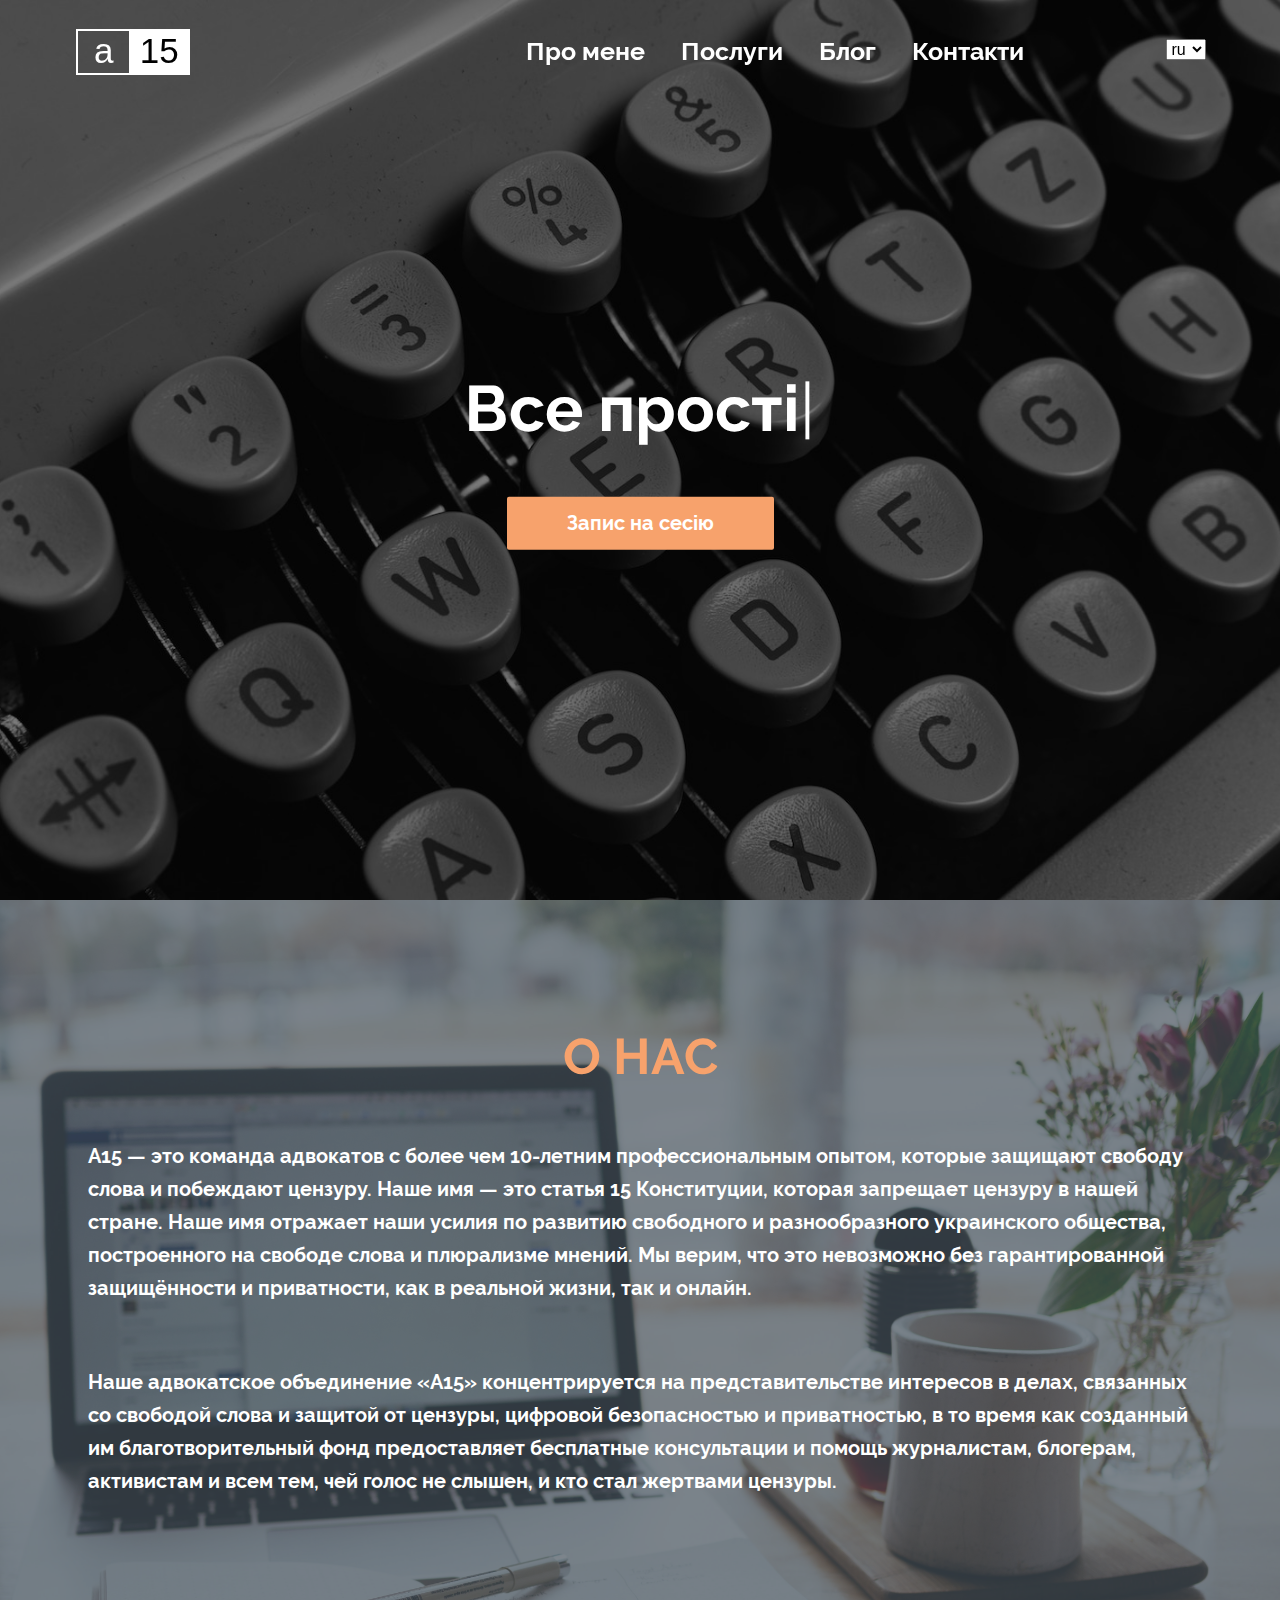
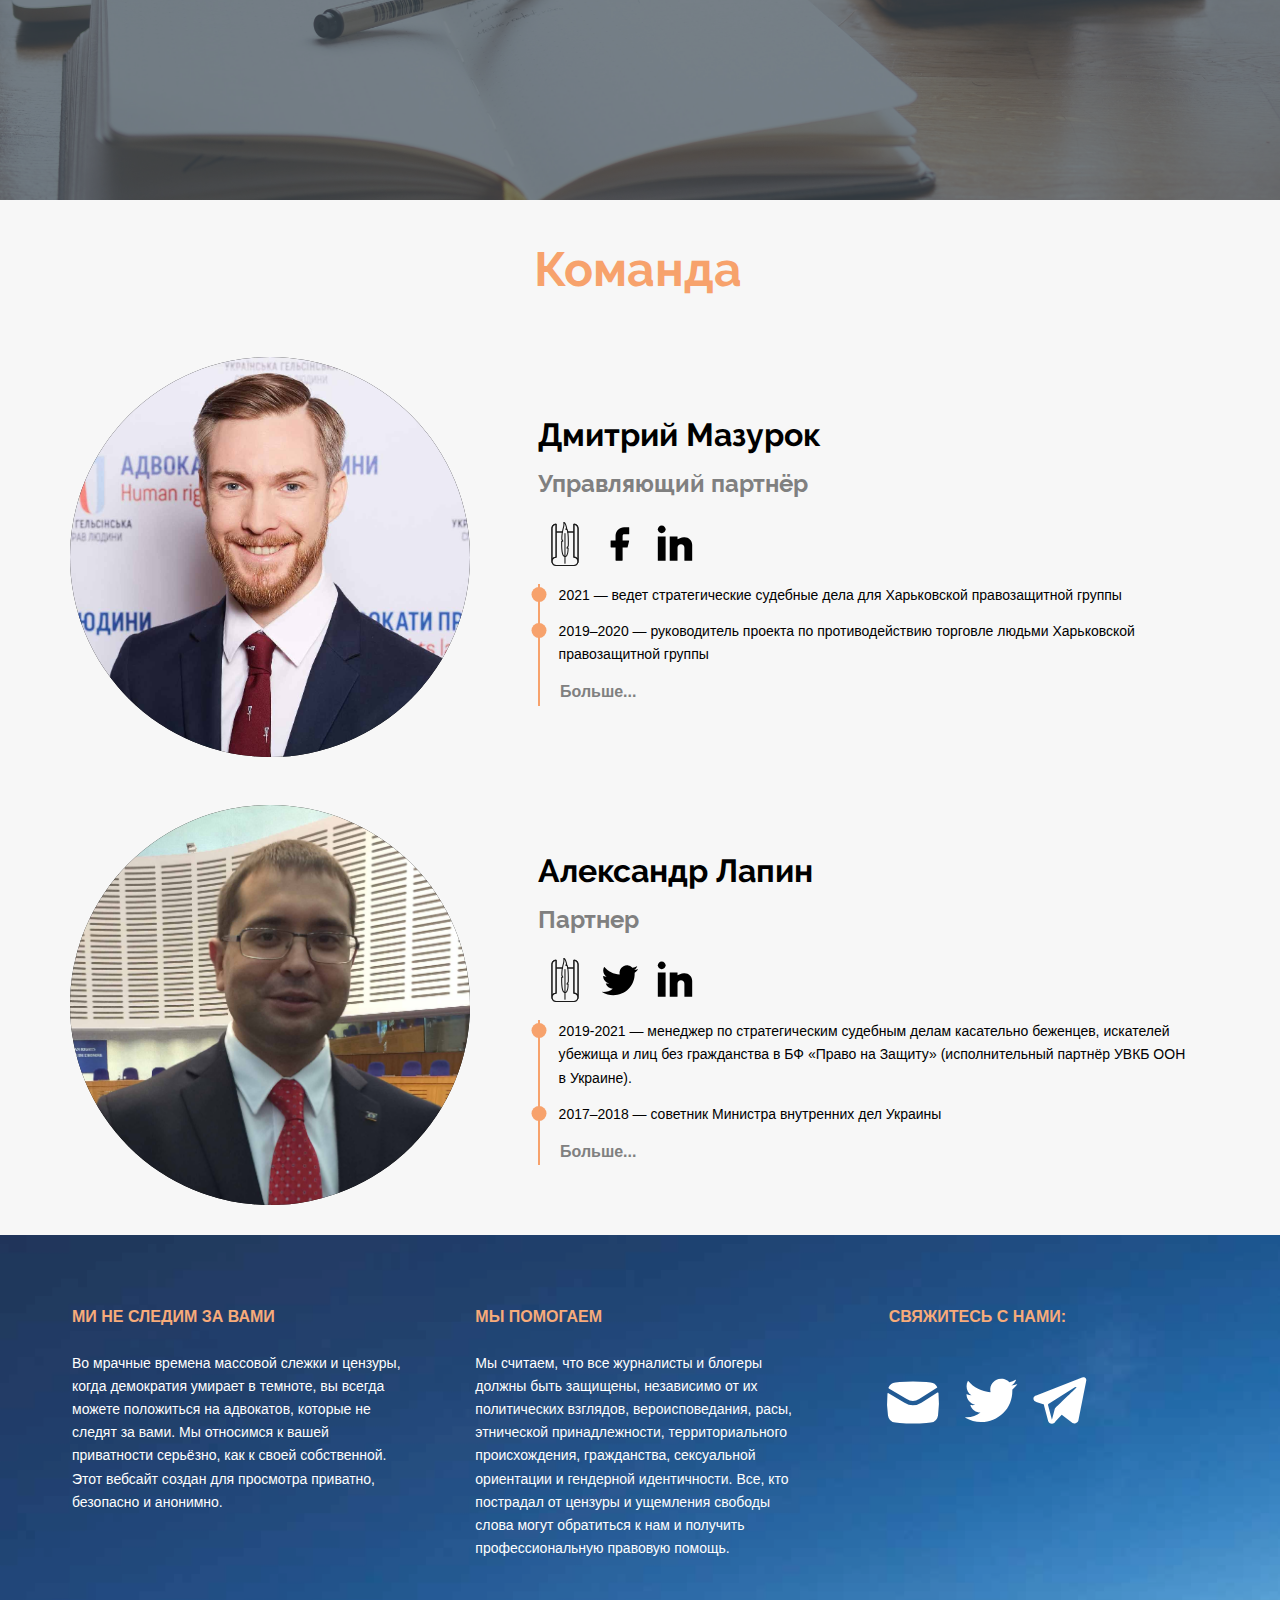
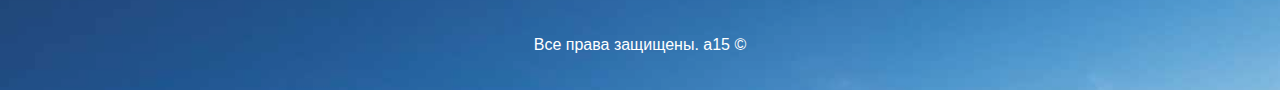
==== ua/index.html @ e8b09e23 "Add files via upload" ====
<!DOCTYPE html>
<html lang="ru">

<head>

    <meta charset="utf-8">

    <title>CoachPartner</title>
<!--    <meta name="description" content="">-->

<!--    <meta name="viewport" content="width=device-width, initial-scale=1, maximum-scale=1">-->
<!--    <link rel="shortcut icon" href="img/favicon.ico" type="image/x-icon">-->

<!--    <meta property=”og:title” content=”A15”/>-->
<!--    <meta property=”og:url” content=”https://a15.org.ua”/>-->
<!--    <meta property=”og:description” content=”Ви інформуєте, ми — захищаємо.”/>-->
<!--    <meta property=”og:image” content=”img/media-logo.png”/>-->
<!--    <meta property=”og:type” content=”article”/>-->
<!--    &lt;!&ndash;twitter&ndash;&gt;-->
<!--    <meta property=”twitter:title” content=”A15”/>-->
<!--    <meta property=”twitter:url” content=”https://a15.org.ua”/>-->
<!--    <meta property=”twitter:description” content=”Ви інформуєте, ми — захищаємо.”/>-->
<!--    <meta property=”twitter:image” content=”img/media-logo.png”/>-->


</head>

<body>
<!--scroll to Top button-->
<div id="scrollTop" class="scrollTop" onclick="scrollUp()" style="display: none">вверх</div>

<link rel="stylesheet" href="css/main.min.css">
<link rel="stylesheet" href="css/burger/burger.css">

<!--nav-->
<nav class="navbar" id="navbar">
    <div class="navigation grid">
        <div class="logo"><a href="#"><span class="logo-a">a</span><span class="logo-15">15</span></a></div>
        <div class="menu">
            <a href="#about">Про мене</a>
            <a href="#team">Послуги</a>
            <a href="https://" target="_blank">Блог</a>
            <a href="#contacts">Контакти</a>
        </div>
        <!-- language switcher -->
        <div class="lang-menu">
            <!--            <label class="lang_label" for="languages">Мова:</label>-->
            <select id="languages" name="languages" onChange="window.location.href=this.value">
                <option value="../">ua</option>
                <option value="/" selected>ru</option>
            </select>
        </div>
        <!-- hamburger menu-->
        <div class="hamburger-menu">
            <input id="menu__toggle" type="checkbox"/>
            <label class="menu__btn" for="menu__toggle">
                <span></span>
            </label>
            <ul class="menu__box">
                <li><a class="menu__item" href="#about">Про мене</a></li>
                <li><a class="menu__item" href="#team">Послуги</a></li>
                <li><a class="menu__item" href="https://" target="_blank">Блог</a></li>
                <li><a class="menu__item" href="#contacts">Контакти</a></li>
            </ul>
        </div>
    </div>
</nav>

<!--./nav-->
<header class="main-header grid">
    <div class="header-content">
        <p><span class="header-h1">Все простіше, ніж здається!</span><span class="blinking-cursor">|</span></p>
        <a href="#about">
            <div class="orange-button">Запис на сесію</div>
        </a>
    </div>
</header>
<!--section about-->
<section class="about" id="about">
    <img src="img/media-logo.png" alt="" style="width: 0; height: 0;">
    <div class="container">
        <h2>О НАС</h2>
        <p>А15 &mdash; это команда адвокатов с более чем 10-летним профессиональным опытом, которые защищают свободу
            слова и побеждают цензуру. Наше имя — это статья 15 Конституции, которая запрещает цензуру в нашей стране.
            Наше имя отражает наши усилия по развитию свободного и разнообразного украинского общества, построенного на
            свободе слова и плюрализме мнений. Мы верим, что это невозможно без гарантированной защищённости и
            приватности, как в реальной жизни, так и онлайн.</p>
        <p>Наше адвокатское объединение «А15» концентрируется на представительстве интересов в делах, связанных со
            свободой слова и защитой от цензуры, цифровой безопасностью и приватностью, в то время как созданный им
            благотворительный фонд предоставляет бесплатные консультации и помощь журналистам, блогерам, активистам и
            всем тем, чей голос не слышен, и кто стал жертвами цензуры.</p>
    </div>
</section>
<!--./section about-->

<section class="team" id="team">
    <div class="container grid">
        <h3 class="team__title">Команда</h3>
        <div class="team__picture dmytro"><a href="https://erau.unba.org.ua/profile/34810" target="_blank"><img
                src="img/Dmytro.jpg" alt=""></a></div>
        <div class="team__description">
            <h3>Дмитрий Мазурок</h3>
            <h5>Управляющий партнёр</h5>
            <div class="team__social grid">
                <a href="https://erau.unba.org.ua/profile/34810" target="_blank"><img src="img/erau.svg" alt=""
                                                                                      class='team__social-unba'></a>
                <a href="https://www.facebook.com/dmytro.mazurok" target="_blank"><img src="img/Facebook.svg"
                                                                                       class='team__social-fb'
                                                                                       alt=""></a>
                <a href="https://www.linkedin.com/in/dmytromazurok/" target="_blank"><img src="img/Linkedin.svg" alt=""
                                                                                          class='team__social-in'></a>
            </div>
            <ul class="bio">
                <li>2021 &mdash; ведет стратегические судебные дела для Харьковской правозащитной группы</li>
                <li>2019&ndash;2020 &mdash; руководитель проекта по противодействию торговле людьми Харьковской
                    правозащитной группы
                </li>
                <span class="more">Больше...</span>
                <span class="extension">
                    <li>2018&ndash;2019&nbsp;&mdash; менеджер проекта предоставления бесплатной правовой помощи беженцам и искателям убежища, который реализуется БФ «Право на защиту» (исполнительный партнёр УВКБ ООН в Украине)
                    </li>
                    <li>2015-2017 – адвокат по стратегическим судебным делам Украинского Хельсинского союза по правам человека</li>
                    <li>2011&ndash;2015&nbsp;&mdash; стал адвокатом и практиковал в г. Одесса</li>
                    <li>2005&ndash;2011&nbsp;&mdash; юрисконсульт на предприятиях г. Одесса</li>
                </span>
            </ul>
        </div>
        <div class="team__picture oleksandr"><a href="https://erau.unba.org.ua/profile/14556" target="_blank"><img
                src="img/Lapin.JPG" alt=""></a></div>
        <div class="team__description">
            <h3>Александр Лапин</h3>
            <h5>Партнер</h5>
            <div class="team__social grid">
                <a href="https://erau.unba.org.ua/profile/14556" target="_blank"><img src="img/erau.svg" alt=""
                                                                                      class='team__social-unba'></a>
                <a href="https://twitter.com/OleksandrLapin" target="_blank"><img src="img/Twitter.svg"
                                                                                  class='team__social-tw'
                                                                                  alt=""></a>
                <a href="https://www.linkedin.com/in/oleksandr-lapin/" target="_blank"><img src="img/Linkedin.svg"
                                                                                            alt=""
                                                                                            class='team__social-in'></a>
            </div>

            <ul class="bio">
                <li>2019-2021 &mdash; менеджер по стратегическим судебным делам касательно беженцев, искателей убежища и лиц без
                    гражданства в БФ «Право на Защиту» (исполнительный партнёр УВКБ ООН в Украине).
                </li>
                <li>2017&ndash;2018&nbsp;&mdash; советник Министра внутренних дел Украины</li>
                <span class="more">Больше...</span>
                <span class="extension">
                    <li>2014&ndash;2017&nbsp;&mdash; менеджер проекта бесплатной правовой помощи беженцам, искателям убежища и лицам без гражданства, который реализуется БФ «Право на Защиту» (исполнительный партнёр УВКБ ООН в Украине)
                    </li>
                    <li>2012&ndash;2014&nbsp;&mdash; преподаватель гражданско-правовых дисциплин Донецкого юридического института МВД Украины</li>
                    <li>2010&ndash;2014&nbsp;&mdash; стал адвокатом и практиковал в г.Донецк</li>
                    <li>2005&ndash;2010&nbsp;&mdash; консультант Артёмовского горрайонного суда Донецкой области</li>

                    <li>2002-2004 &ndash; ведущий программы «Законность и правопорядок» на местном телевидении в г.Бахмут Донецкой области
                    </li>
                    <li>2003&nbsp;&mdash; стал членом Национального союза журналистом Украины</li>
                    <li>2001&ndash;2002&nbsp;&mdash; репортёр газеты «События» в г.Бахмут Донецкой области</li>
                </span>
            </ul>
        </div>
    </div>
    <!--    </div>-->
</section>
<!--./section team-->

<!--section partners-->
<section class="partners">
    <div class="container grid">

    </div>
</section>
<!--./section partners-->

<!--section contacts-->
<footer class="contacts" id="contacts">
    <div class="container grid">
        <div class="contacts__text">
            <h4>МИ НЕ СЛЕДИМ ЗА ВАМИ</h4>
            <p>
                Во мрачные времена массовой слежки и цензуры, когда демократия умирает в темноте, вы всегда можете
                положиться на адвокатов, которые не следят за вами. Мы относимся к вашей приватности серьёзно, как к
                своей собственной. Этот вебсайт создан для просмотра приватно, безопасно и анонимно.
            </p>
        </div>
        <div class="contacts__text">
            <h4>МЫ ПОМОГАЕМ</h4>
            <p>
                Мы считаем, что все журналисты и блогеры должны быть защищены, независимо от их политических взглядов,
                вероисповедания, расы, этнической принадлежности, территориального происхождения, гражданства,
                сексуальной ориентации и гендерной идентичности. Все, кто пострадал от цензуры и ущемления свободы слова
                могут обратиться к нам и получить профессиональную правовую помощь.
            </p>
        </div>
        <div class="contacts__text">
            <h4 style="padding-left: 10px">СВЯЖИТЕСЬ С НАМИ:</h4>
            <div class="contacts__icons grid">
                <a class='mail' href="mailto:office@a15.org.ua">
                    <img src="img/mail.svg" alt="" class="contacts__social-mail">
                </a>
                <a href="https://twitter.com/a15org " target="_blank" class="contacts__social-tw">
                    <img src="img/Twitter-white.svg"
                         class='social-item contacts__social-tw-icon'
                         alt="">
                </a>
                <a href="https://t.me/a15org" target="_blank" class="contacts__social-tele">
                    <img src="img/Telegram-white.svg"
                         class='social-item contacts__social-tele-icon'
                         alt="">
                </a>
            </div>
        </div>
        <div class="footer-rights">Все права защищены. a15 ©</div>
    </div>
</footer>
<!--./section contacts-->

<script src="js/scripts.min.js"></script>

</body>
</html>
---- ua/css/main.min.css ----
/*! normalize.css v7.0.0 | MIT License | github.com/necolas/normalize.css */html{line-height:1.15;-ms-text-size-adjust:100%;-webkit-text-size-adjust:100%}body{margin:0}article,aside,footer,header,nav,section{display:block}h1{font-size:2em;margin:.67em 0}figcaption,figure,main{display:block}figure{margin:1em 40px}hr{box-sizing:content-box;height:0;overflow:visible}pre{font-family:monospace,monospace;font-size:1em}a{background-color:transparent;-webkit-text-decoration-skip:objects}abbr[title]{border-bottom:none;text-decoration:underline;text-decoration:underline dotted}b,strong{font-weight:inherit}b,strong{font-weight:bolder}code,kbd,samp{font-family:monospace,monospace;font-size:1em}dfn{font-style:italic}mark{background-color:#ff0;color:#000}small{font-size:80%}sub,sup{font-size:75%;line-height:0;position:relative;vertical-align:baseline}sub{bottom:-.25em}sup{top:-.5em}audio,video{display:inline-block}audio:not([controls]){display:none;height:0}img{border-style:none}svg:not(:root){overflow:hidden}button,input,optgroup,select,textarea{font-family:sans-serif;font-size:100%;line-height:1.15;margin:0}button,input{overflow:visible}button,select{text-transform:none}[type=reset],[type=submit],button,html [type=button]{-webkit-appearance:button}[type=button]::-moz-focus-inner,[type=reset]::-moz-focus-inner,[type=submit]::-moz-focus-inner,button::-moz-focus-inner{border-style:none;padding:0}[type=button]:-moz-focusring,[type=reset]:-moz-focusring,[type=submit]:-moz-focusring,button:-moz-focusring{outline:1px dotted ButtonText}fieldset{padding:.35em .75em .625em}legend{box-sizing:border-box;color:inherit;display:table;max-width:100%;padding:0;white-space:normal}progress{display:inline-block;vertical-align:baseline}textarea{overflow:auto}[type=checkbox],[type=radio]{box-sizing:border-box;padding:0}[type=number]::-webkit-inner-spin-button,[type=number]::-webkit-outer-spin-button{height:auto}[type=search]{-webkit-appearance:textfield;outline-offset:-2px}[type=search]::-webkit-search-cancel-button,[type=search]::-webkit-search-decoration{-webkit-appearance:none}::-webkit-file-upload-button{-webkit-appearance:button;font:inherit}details,menu{display:block}summary{display:list-item}canvas{display:inline-block}template{display:none}[hidden]{display:none}@font-face{font-family:raleway;src:url(../fonts/RalewayRegular.woff) format("woff");font-display:swap}@font-face{font-family:raleway;src:url(../fonts/RalewayBold.woff) format("woff");font-weight:700;font-display:swap}*{-webkit-box-sizing:border-box;box-sizing:border-box}:after,:before{-webkit-box-sizing:border-box;box-sizing:border-box}body,html{height:100%}body{font-size:16px;min-width:320px;position:relative;line-height:1.65;font-family:raleway,sans-serif;opacity:1}.img-responsive{display:block;max-width:100%;height:auto}.text-center{text-align:center}.grid{display:grid}.orange-button{display:inline-block;border:none;color:#fff;text-decoration:none;background-color:#f7a26c;padding:10px 60px;font-size:20px;font-weight:800;border-radius:2px;text-align:center;position:relative;outline:0;-webkit-transition:background-color .1s ease;-o-transition:background-color .1s ease;transition:background-color .1s ease;cursor:pointer}.orange-button:hover{background-color:#4b5a65}footer,header,section{width:100%;text-align:center;color:grey}.container{vertical-align:middle;max-width:1200px;margin:0 auto;padding-bottom:2rem}h1,h2{margin:0}section{background-color:#ededed}.scrollTop{z-index:20;position:fixed;color:#fff;background:#555;border-radius:50%;opacity:.7;bottom:1em;right:1em;padding:13px 0;width:50px;height:50px;text-align:center;margin-bottom:13px;font-family:monospace;font-size:13px;text-decoration:none;cursor:pointer;-webkit-touch-callout:none;-webkit-user-select:none;-moz-user-select:none;-ms-user-select:none;user-select:none;-webkit-transition:.5s;-o-transition:.5s;transition:.5s}.scrollTop:hover{background:#333;opacity:.95;-webkit-transition:.5s;-o-transition:.5s;transition:.5s;-webkit-box-shadow:0 0 5px rgba(0,0,0,.5);box-shadow:0 0 5px rgba(0,0,0,.5)}.navbar{position:fixed;top:0;z-index:10000;width:100%;line-height:2;background:rgba(0,0,0,0);-webkit-transition:all 1s ease-out;-o-transition:all 1s ease-out;transition:all 1s ease-out}.navbar .navigation{grid-template-columns:2fr 8fr 2fr;margin:0 auto;max-width:1200px}.navbar .navigation .hamburger-menu{display:none}.navbar .navigation .logo{color:#fff;padding:1rem;margin-left:20px;-webkit-align-content:center;-ms-flex-line-pack:center;align-content:center;font-size:35px;font-family:sans-serif;-webkit-transition:font-size .5s ease;-o-transition:font-size .5s ease;transition:font-size .5s ease;border-radius:25px}.navbar .navigation .logo a{color:#fff;text-decoration:none}.navbar .navigation .logo .logo-a{padding:0 1rem .2rem;border:#fff 2px solid}.navbar .navigation .logo .logo-15{background-color:#fff;color:#000;padding:0 .6rem .2rem .4rem;border:#fff 2px solid}.navbar .navigation .menu{padding:1.5rem 0;text-align:right;-webkit-align-content:center;-ms-flex-line-pack:center;align-content:center;-webkit-transition:all .5s ease;-o-transition:all .5s ease;transition:all .5s ease}.navbar .navigation .menu a{margin:0 1rem;font-weight:700;color:#fff;text-decoration:none;font-size:25px;-webkit-transition:all .5s ease;-o-transition:all .5s ease;transition:all .5s ease}.navbar .navigation .menu a:hover{color:#f7a26c;-webkit-transition:all .5s ease;-o-transition:all .5s ease;transition:all .5s ease}.navbar .navigation .menu a:active{color:#f7a26c;-webkit-transition:all .5s ease;-o-transition:all .5s ease;transition:all .5s ease}.navbar .navigation .lang-menu{-webkit-box-align:center;-webkit-align-items:center;-ms-flex-align:center;align-items:center;text-align:right;margin:1.1rem;padding:1rem;-webkit-transition:all .5s ease;-o-transition:all .5s ease;transition:all .5s ease}.navbar .navigation .lang-menu .lang_label{color:#fff;font-weight:700}.navbar-onscroll{background:rgba(0,0,0,.9);position:fixed;top:0;z-index:10000;width:100%;line-height:2;-webkit-transition:all .5s ease-out;-o-transition:all .5s ease-out;transition:all .5s ease-out}.navbar-onscroll .navigation{grid-template-columns:2fr 8fr 2fr;margin:0 auto;max-width:1200px}.navbar-onscroll .navigation .hamburger-menu{display:none}.navbar-onscroll .navigation .logo{color:#fff;padding:.3rem;margin-left:20px;-webkit-align-content:center;-ms-flex-line-pack:center;align-content:center;font-size:30px;font-family:sans-serif;-webkit-transition:font-size .5s ease;-o-transition:font-size .5s ease;transition:font-size .5s ease}.navbar-onscroll .navigation .logo a{color:#fff;text-decoration:none}.navbar-onscroll .navigation .logo .logo-a{padding:0 1rem .2rem;border:#fff 2px solid}.navbar-onscroll .navigation .logo .logo-15{background-color:#fff;color:#000;padding:0 .6rem .2rem .4rem;border:#fff 2px solid}.navbar-onscroll .navigation .menu{padding:1rem 0;text-align:right;-webkit-align-content:center;-ms-flex-line-pack:center;align-content:center;-webkit-transition:all .5s ease;-o-transition:all .5s ease;transition:all .5s ease}.navbar-onscroll .navigation .menu a{margin:0 1rem;font-weight:700;color:#fff;text-decoration:none;font-size:20px;-webkit-transition:all .5s ease;-o-transition:all .5s ease;transition:all .5s ease}.navbar-onscroll .navigation .menu a:hover{color:#f7a26c;-webkit-transition:all .5s ease;-o-transition:all .5s ease;transition:all .5s ease}.navbar-onscroll .navigation .menu a:active{color:#f7a26c;-webkit-transition:all .5s ease;-o-transition:all .5s ease;transition:all .5s ease}.navbar-onscroll .navigation .lang-menu{-webkit-box-align:center;-webkit-align-items:center;-ms-flex-align:center;align-items:center;text-align:right;margin:1.1rem;-webkit-transition:all .5s ease;-o-transition:all .5s ease;transition:all .5s ease}.navbar-onscroll .navigation .lang-menu .lang_label{color:#fff;font-weight:700}.main-header{position:relative;top:0;background-image:url(../img/druker.jpg);overflow:hidden;background-position:center top;background-size:cover;background-repeat:no-repeat;-o-background-size:cover;-moz-background-size:cover;height:100%;color:#fff;z-index:1;-webkit-box-pack:center;-webkit-justify-content:center;-ms-flex-pack:center;justify-content:center;-webkit-align-content:center;-ms-flex-line-pack:center;align-content:center}.main-header::before{z-index:-1;content:'';position:absolute;top:0;right:0;bottom:0;left:0;background-color:#000;opacity:.5}.main-header .header-content{position:relative;text-align:center;-webkit-transform:translate(0,-50%);-ms-transform:translate(0,-50%);transform:translate(0,-50%);margin-top:200px}.main-header .header-content .header-h1{margin:0 auto 0;font-size:4rem;text-align:center;line-height:1;font-weight:700}.main-header .header-content .blinking-cursor{font-weight:100;font-size:4rem;color:#fff;-webkit-animation:1s blink step-end infinite;animation:1s blink step-end infinite}.main-header .header-content .header-text{grid-column:1/2;grid-row:3/4;margin:1rem 0 6rem}.main-header .header-content .orange-button{margin-top:20px}.about{position:relative;background-image:url(../img/nout.jpg);overflow:hidden;background-position:center top;background-size:cover;background-repeat:no-repeat;-o-background-size:cover;-moz-background-size:cover;min-height:100vh;color:#fff;z-index:1;-webkit-box-pack:center;-webkit-justify-content:center;-ms-flex-pack:center;justify-content:center}.about::before{z-index:-1;content:'';position:absolute;top:0;right:0;bottom:0;left:0;background-color:rgba(70,80,90,.7)}.about .container h2{color:#f7a26c;margin-top:10vh;border-width:5px;font-size:50px}.about .container p{color:#fff;font-size:20px;font-weight:600;text-align:left;padding:1.3rem 3rem}.team{background-color:rgba(240,240,240,.5);height:auto}.team .container{grid-template-columns:1fr 2fr;grid-gap:3rem;padding:30px;color:#000}.team .container .team__title{font-size:3rem;grid-column:2/3;margin:0;text-align:left;padding-left:1rem;color:#f7a26c}.team .container .team__picture{border-radius:50%;background:#000;height:25rem}.team .container .team__picture img{width:25rem;border-radius:50%;-webkit-transition:opacity .5s ease;-o-transition:opacity .5s ease;transition:opacity .5s ease}.team .container .team__picture img:hover{opacity:.7;background-color:#000;cursor:pointer}.team .container .team__description{grid-auto-rows:-webkit-min-content;grid-auto-rows:min-content;text-align:left;margin:auto 0;padding:0 20px}.team .container .team__description h3{margin:0 0 10px;font-size:2rem}.team .container .team__description h5{font-size:1.5rem;margin:0 0 1rem;color:gray;line-height:1}.team .container .team__description .team__social{grid-template-columns:repeat(3,50px);grid-gap:5px}.team .container .team__description .team__social img{width:4rem;height:4rem;padding:10px 10px 10px 0}.team .container .team__description .team__social img:hover{cursor:pointer}.team .container .bio{grid-column:2/3;text-align:left;padding:0 0 0 20px;margin:0;border-left:solid #f7a26c 2px}.team .container .bio .more{color:gray;-webkit-transition:all .5s ease-in-out;-o-transition:all .5s ease-in-out;transition:all .5s ease-in-out;font-family:sans-serif;font-weight:700}.team .container .bio .more:hover{color:#f7a26c;cursor:pointer}.team .container .bio .three-dots{-webkit-transition:all .5s ease;-o-transition:all .5s ease;transition:all .5s ease}.team .container .bio .extension{display:none;-webkit-transition:display .5s ease;-o-transition:display .5s ease;transition:display .5s ease}.team .container .bio li{position:relative;list-style-type:none;margin-bottom:13px;font-size:14px;font-family:sans-serif;margin-left:-1.4px}.team .container .bio li::after{content:'';position:absolute;background:#f7a26c;height:15px;width:15px;border-radius:50%;left:-20px;-webkit-transform:translateX(-50%);-ms-transform:translateX(-50%);transform:translateX(-50%);top:3px}.partners{display:none}.contacts{font-family:sans-serif;background-color:#000;color:#fff;background-image:url(../img/sky.jpg);background-size:cover;overflow:hidden;opacity:.9}.contacts .container{padding:2rem 0 0;grid-template-columns:1fr 1fr 1fr;grid-gap:10px}.contacts .container .contacts__text{padding:1rem 2rem;text-align:left}.contacts .container .contacts__text h4{color:#f7a26c}.contacts .container .contacts__text p{font-size:14px}.contacts .container .contacts__icons{padding:1rem 0;grid-template-columns:repeat(3,3rem);grid-gap:2rem}.contacts .container .contacts__icons .mail{font-size:1.4rem}.contacts .container .contacts__icons a{text-decoration:none;color:#fff}.contacts .container .contacts__icons a:hover{color:#f7a26c}.contacts .container .contacts__icons a img{width:4.3rem}.contacts .container .contacts__icons .social-item{width:4rem}.contacts .container .contacts__icons .contacts__social-tw{height:4rem}.contacts .container .contacts__icons .contacts__social-tele .contacts__social-tele-icon{margin-left:-10px}.contacts .container .footer-rights{margin:2rem 0 2rem;grid-column:1/4}@-webkit-keyframes blink{from,to{color:transparent}50%{color:#fff}}@keyframes blink{from,to{color:transparent}50%{color:#fff}}@media only screen and (max-width:1200px){.main-header{line-height:1}.main-header .header-content .header-h1{font-size:3rem}.main-header .header-content .blinking-cursor{font-size:3rem}}@media only screen and (max-width:992px){.navbar .navigation .menu{padding:2rem 0}.navbar .navigation .menu a{font-size:1rem}.main-header .header-content .header-h1{font-size:2.5rem}.main-header .header-content .blinking-cursor{font-size:2.5rem}.team .container{grid-template-columns:.5fr 2fr;grid-gap:2rem;padding:4rem 5% 2rem}.team .container .team__picture{height:10rem;width:10rem}.team .container .team__picture img{width:10rem}.team .container .team__description h3{line-height:1.3}.team .container .team__description h5{font-size:1.2rem}.team .container .team__description .team__social{margin-left:-10px}.team .container .bio{grid-column:1/3;padding-left:50px}.team .container .bio li{margin-left:-31px}.contacts .container{display:block;padding:0 5%}.contacts .container .contacts__title{grid-column:1}}@media only screen and (max-width:768px){.navbar .navigation{grid-template-columns:1fr 6fr 1fr}.navbar .navigation .logo{font-size:20px;padding:1rem 0 0 0}.navbar .navigation .menu{padding:1.3rem 0}.navbar .navigation .menu a{font-size:12px;margin:0 .5rem}.navbar .navigation .lang-menu{padding:0;margin:1.3rem .5rem 0 0}.navbar-onscroll .navigation{grid-template-columns:1fr 6fr 1fr}.navbar-onscroll .navigation .logo{font-size:20px;padding:.7rem 0 0 0}.navbar-onscroll .navigation .menu{padding:1rem 0}.navbar-onscroll .navigation .menu a{font-size:12px;margin:0 .5rem}.navbar-onscroll .navigation .lang-menu{margin:1rem .5rem 0 0}.main-header .header-content{margin-top:100px}.main-header .header-content .header-h1{font-size:1.6rem}.about .container p{font-size:20px}.team .container{grid-template-columns:1fr}.team .container .team__title{grid-column:1/2;text-align:center}.team .container .team__description .team__social{-webkit-box-pack:center;-webkit-justify-content:center;-ms-flex-pack:center;justify-content:center}.team .container .team__description h3,.team .container .team__description h5{text-align:center}.team .container .team__picture{margin:0 auto;width:18rem;height:18rem}.team .container .team__picture img{width:18rem}.team .container .bio{grid-column:1/1}}@media only screen and (max-width:480px){.scrollTop{bottom:5em}.navbar{top:auto;bottom:0;padding-bottom:1rem}.navbar .navigation .menu{display:none}.navbar .navigation .lang-menu{grid-column:2/3;text-align:center}.navbar .navigation .hamburger-menu{display:block}.navbar-onscroll{top:auto;bottom:0;padding-bottom:1rem}.navbar-onscroll .navigation .logo{padding-top:1rem}.navbar-onscroll .navigation .menu{display:none}.navbar-onscroll .navigation .lang-menu{grid-column:2/3;text-align:center;padding:.3rem 0 0 0}.navbar-onscroll .navigation .hamburger-menu{display:block}.main-header .header-content .header-h1{font-size:1.2rem}.about .container p{font-size:14px}.contacts{padding-bottom:50px}}@media only screen and (max-width:320px){.main-header .header-content .header-h1{font-size:1.1rem}}
---- ua/css/burger/burger.css ----
#menu__toggle {
    opacity: 0;
    float: right;
}

#menu__toggle:checked + .menu__btn > span {
    transform: rotate(45deg);
}
#menu__toggle:checked + .menu__btn > span::before {
    top: 0;
    transform: rotate(0deg);
}
#menu__toggle:checked + .menu__btn > span::after {
    top: 0;
    transform: rotate(90deg);
}
#menu__toggle:checked ~ .menu__box {
    bottom: 0 !important;
}
.menu__btn {
    position: absolute;
    top: 25px;
    right: 20px;
    width: 26px;
    height: 26px;
    cursor: pointer;
    z-index: 1;
    margin: .7rem;
}
.menu__btn > span,
.menu__btn > span::before,
.menu__btn > span::after {
    display: block;
    position: absolute;
    width: 100%;
    height: 3px;
    background-color: white;
    transition-duration: .2s;
}
.menu__btn > span::before {
    content: '';
    top: -8px;
}
.menu__btn > span::after {
    content: '';
    top: 8px;
}
.menu__box {
    display: block;
    position: absolute;
    bottom: -100000%;
    right: 0;
    width: 100%;
    height: 100vh;
    margin: 0;
    padding: 70% 50px;
    list-style: none;
    background-color: black;
    opacity: 1;
    box-shadow: 2px 2px 6px rgba(0, 0, 0, .4);
    transition: top .25s ease;
}
.menu__item {
    display: block;
    padding: 12px 24px;
    color: #cfcfcf;
    font-family: 'Roboto', sans-serif;
    font-size: 20px;
    font-weight: 600;
    text-decoration: none;
    transition-duration: 2s;
    text-align: center;
}
.menu__item:hover {
    background-color: black;
}

.hamburger-menu ul li {
    opacity: 0;
}

.hamburger-menu ul li:nth-of-type(1) {
    -webkit-animation: menu-item-anim 1.6s forwards 1s ease-in-out;
    animation: menu-item-anim 1s forwards 1s ease-in-out;
}
.hamburger-menu ul li:nth-of-type(2) {
    -webkit-animation: menu-item-anim 0.6s forwards 1.2s ease-in-out;
    animation: menu-item-anim 1s forwards 1.5s ease-in-out;
}
.hamburger-menu ul li:nth-of-type(3) {
    -webkit-animation: menu-item-anim 0.6s forwards 1.4s ease-in-out;
    animation: menu-item-anim 1s forwards 2s ease-in-out;
}

.hamburger-menu ul li:nth-of-type(4) {
    -webkit-animation: menu-item-anim 0.6s forwards 1.6s ease-in-out;
    animation: menu-item-anim 1s forwards 2.5s ease-in-out;
}

@-webkit-keyframes menu-item-anim {
    from {
        -webkit-transform: translateY(70%);
        transform: translateY(70%);
        opacity: 0;
    }
    to {
        -webkit-transform: translateY(0);
        transform: translateY(0);
        opacity: 1;
    }
}
@keyframes menu-item-anim {
    from {
        -webkit-transform: translateY(70%);
        transform: translateY(70%);
        opacity: 0;
    }
    to {
        -webkit-transform: translateY(0);
        transform: translateY(0);
        opacity: 1;
    }
}

.hamburger-menu ul li {
    opacity: 0;
}
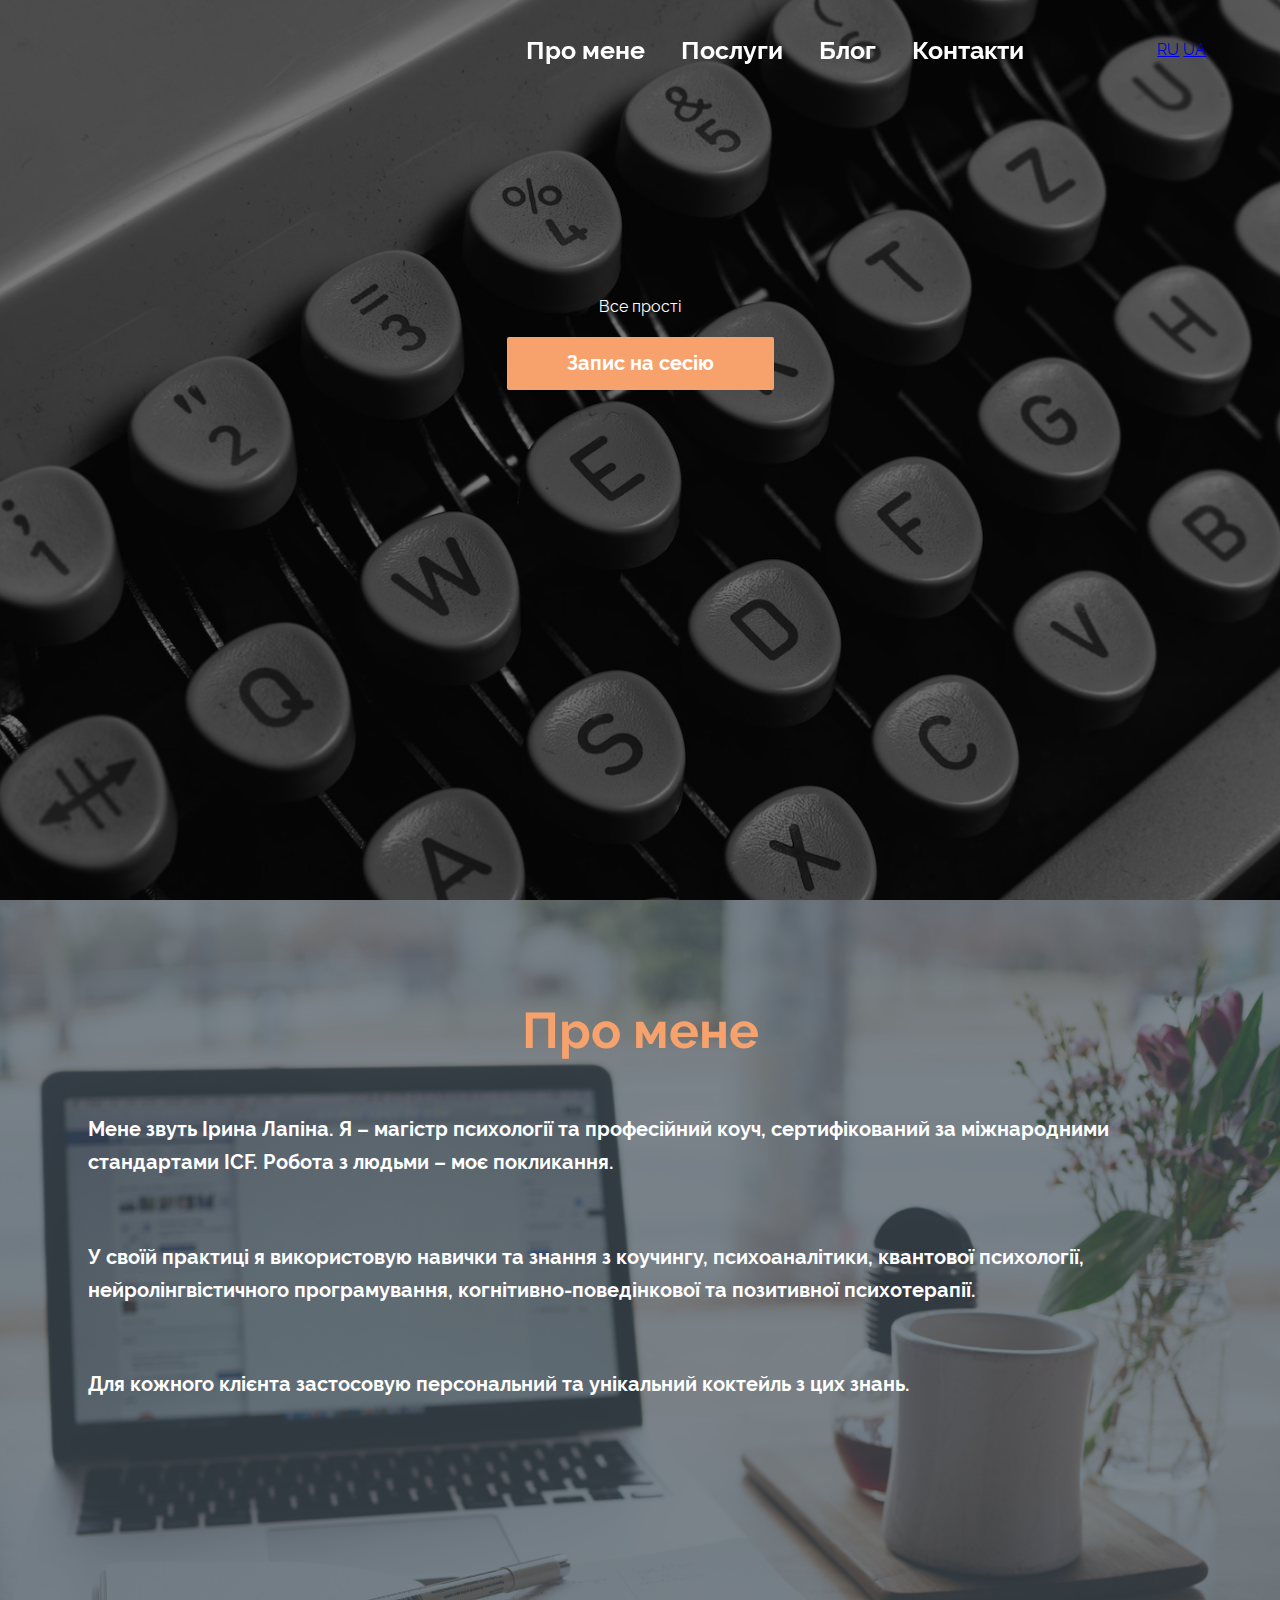
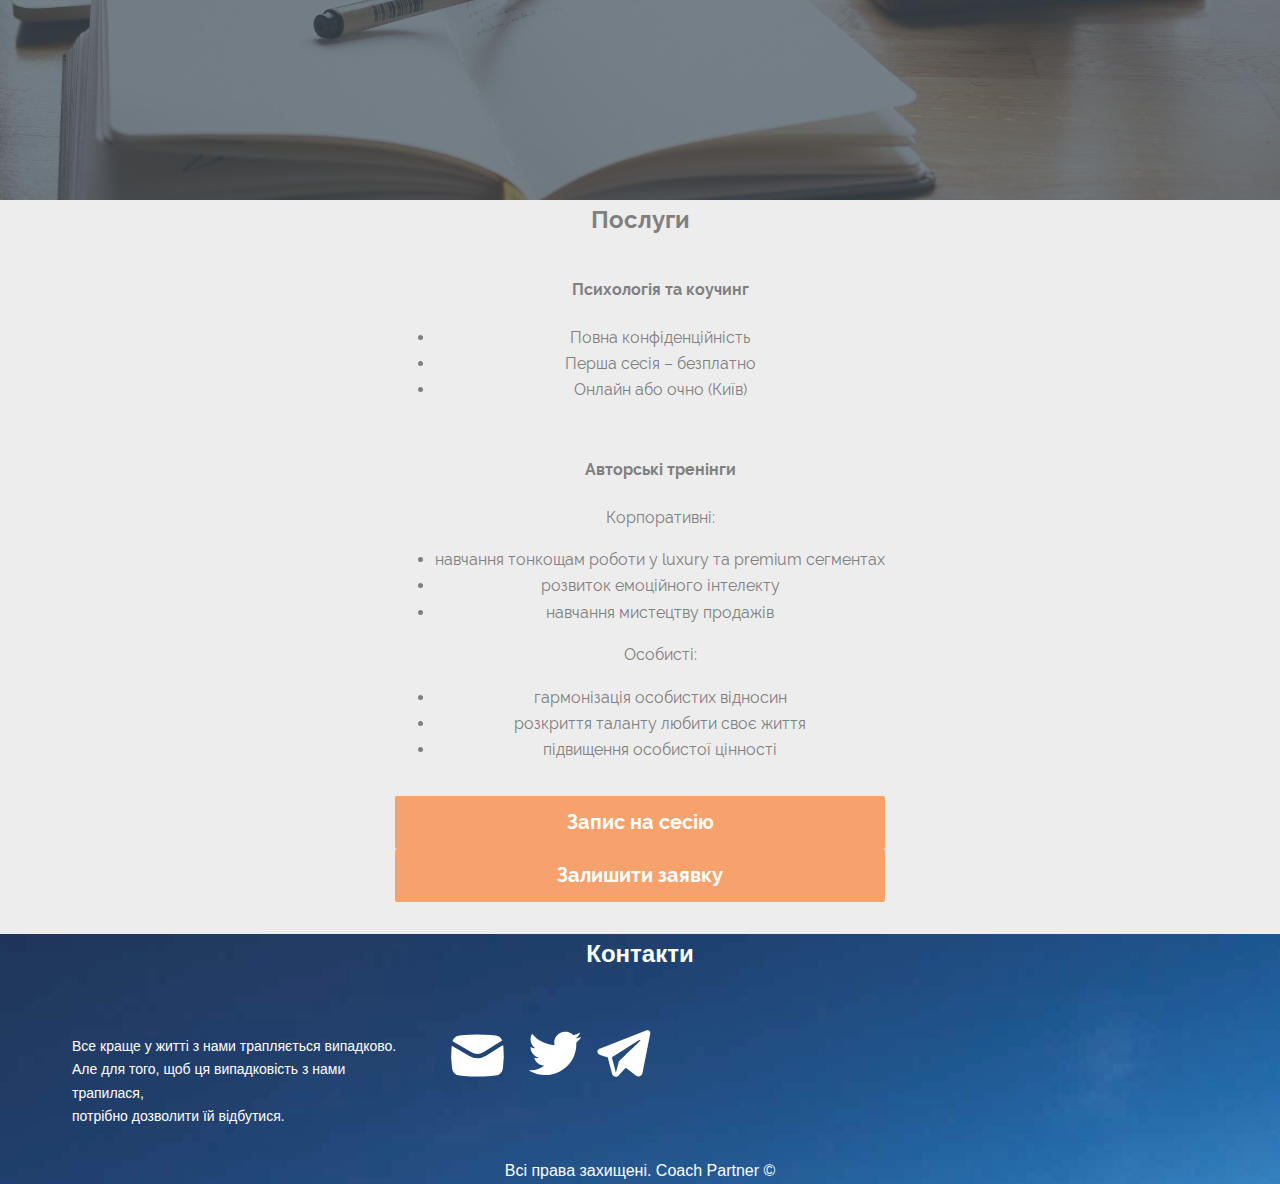
==== commit bc238341: "16.03" ====
--- a/ua/index.html
+++ b/ua/index.html
@@ -6,28 +6,31 @@
     <meta charset="utf-8">
 
     <title>CoachPartner</title>
-<!--    <meta name="description" content="">-->
+    <link rel="icon" href="img/favicon.ico" type="image/x-icon">
 
-<!--    <meta name="viewport" content="width=device-width, initial-scale=1, maximum-scale=1">-->
-<!--    <link rel="shortcut icon" href="img/favicon.ico" type="image/x-icon">-->
+    <!--    <meta name="description" content="">-->
 
-<!--    <meta property=”og:title” content=”A15”/>-->
-<!--    <meta property=”og:url” content=”https://a15.org.ua”/>-->
-<!--    <meta property=”og:description” content=”Ви інформуєте, ми — захищаємо.”/>-->
-<!--    <meta property=”og:image” content=”img/media-logo.png”/>-->
-<!--    <meta property=”og:type” content=”article”/>-->
-<!--    &lt;!&ndash;twitter&ndash;&gt;-->
-<!--    <meta property=”twitter:title” content=”A15”/>-->
-<!--    <meta property=”twitter:url” content=”https://a15.org.ua”/>-->
-<!--    <meta property=”twitter:description” content=”Ви інформуєте, ми — захищаємо.”/>-->
-<!--    <meta property=”twitter:image” content=”img/media-logo.png”/>-->
+    <!--    <meta name="viewport" content="width=device-width, initial-scale=1, maximum-scale=1">-->
+    <!--    <link rel="shortcut icon" href="img/favicon.ico" type="image/x-icon">-->
+
+    <!--    <meta property=”og:title” content=”A15” />-->
+    <!--    <meta property=”og:url” content=”https://a15.org.ua” />-->
+    <!--    <meta property=”og:description” content= ”Ви інформуєте, ми — захищаємо.” />-->
+    <!--    <meta property=”og:image” content=”img/media-logo.png”/>-->
+    <!--    <meta property=”og:type” content=”article” />-->
+    <!--&lt;!&ndash;twitter&ndash;&gt;-->
+    <!--    <meta property=”twitter:title” content=”A15” />-->
+    <!--    <meta property=”twitter:url” content=”https://a15.org.ua” />-->
+    <!--    <meta property=”twitter:description” content= ”Ви інформуєте, ми — захищаємо.” />-->
+    <!--    <meta property=”twitter:image” content=”img/media-logo.png”/>-->
+
 
 
 </head>
 
 <body>
 <!--scroll to Top button-->
-<div id="scrollTop" class="scrollTop" onclick="scrollUp()" style="display: none">вверх</div>
+<div id="scrollTop" class="scrollTop" onclick="scrollUp()" style="display: none">вгору</div>
 
 <link rel="stylesheet" href="css/main.min.css">
 <link rel="stylesheet" href="css/burger/burger.css">
@@ -35,21 +38,25 @@
 <!--nav-->
 <nav class="navbar" id="navbar">
     <div class="navigation grid">
-        <div class="logo"><a href="#"><span class="logo-a">a</span><span class="logo-15">15</span></a></div>
+        <div class="logo"></div>
         <div class="menu">
             <a href="#about">Про мене</a>
-            <a href="#team">Послуги</a>
+            <a href="#services">Послуги</a>
             <a href="https://" target="_blank">Блог</a>
             <a href="#contacts">Контакти</a>
         </div>
+        <div class="lang-menu">
+            <a href="index.html" class>RU</a>
+            <a href="ua/index.html" class>UA</a>
+        </div>
         <!-- language switcher -->
-        <div class="lang-menu">
-            <!--            <label class="lang_label" for="languages">Мова:</label>-->
-            <select id="languages" name="languages" onChange="window.location.href=this.value">
-                <option value="../">ua</option>
-                <option value="/" selected>ru</option>
-            </select>
-        </div>
+        <!--        <div class="lang-menu">-->
+        <!--            &lt;!&ndash;            <label class="lang_label" for="languages">Мова:</label>&ndash;&gt;-->
+        <!--            <select id="languages" name="languages" onChange="window.location.href=this.value">-->
+        <!--                <option value="ru" selected>ru</option>-->
+        <!--                <option value="ua/index.html">ua</option>-->
+        <!--                </select>-->
+        <!--        </div>-->
         <!-- hamburger menu-->
         <div class="hamburger-menu">
             <input id="menu__toggle" type="checkbox"/>
@@ -58,7 +65,7 @@
             </label>
             <ul class="menu__box">
                 <li><a class="menu__item" href="#about">Про мене</a></li>
-                <li><a class="menu__item" href="#team">Послуги</a></li>
+                <li><a class="menu__item" href="#team">Послуги</a></li> <!--переименовать-->
                 <li><a class="menu__item" href="https://" target="_blank">Блог</a></li>
                 <li><a class="menu__item" href="#contacts">Контакти</a></li>
             </ul>
@@ -67,155 +74,102 @@
 </nav>
 
 <!--./nav-->
-<header class="main-header grid">
-    <div class="header-content">
-        <p><span class="header-h1">Все простіше, ніж здається!</span><span class="blinking-cursor">|</span></p>
-        <a href="#about">
-            <div class="orange-button">Запис на сесію</div>
-        </a>
+<header class="main-header">
+    <div class="container grid">
+        <div class="tagline">
+            <p><span class="header-h1">Все простіше, ніж здається!</span></p> <!--<span class="blinking-cursor">|</span>-->
+            <a href="#about"> <!-- тут должна быть всплывающая Форма записи-->
+                <div class="orange-button">Запис на сесію</div>
+            </a>
+        </div>
+        <div class="header-content"></div>
     </div>
 </header>
 <!--section about-->
 <section class="about" id="about">
-    <img src="img/media-logo.png" alt="" style="width: 0; height: 0;">
+    <!--    <img src="img/media-logo.png" alt="" style="width: 0; height: 0;">-->
     <div class="container">
-        <h2>О НАС</h2>
-        <p>А15 &mdash; это команда адвокатов с более чем 10-летним профессиональным опытом, которые защищают свободу
-            слова и побеждают цензуру. Наше имя — это статья 15 Конституции, которая запрещает цензуру в нашей стране.
-            Наше имя отражает наши усилия по развитию свободного и разнообразного украинского общества, построенного на
-            свободе слова и плюрализме мнений. Мы верим, что это невозможно без гарантированной защищённости и
-            приватности, как в реальной жизни, так и онлайн.</p>
-        <p>Наше адвокатское объединение «А15» концентрируется на представительстве интересов в делах, связанных со
-            свободой слова и защитой от цензуры, цифровой безопасностью и приватностью, в то время как созданный им
-            благотворительный фонд предоставляет бесплатные консультации и помощь журналистам, блогерам, активистам и
-            всем тем, чей голос не слышен, и кто стал жертвами цензуры.</p>
+        <h2>Про мене</h2>
+        <p>Мене звуть Ірина Лапіна. Я – магістр психології та професійний коуч, сертифікований за міжнародними стандартами ICF.
+            Робота з людьми – моє покликання.
+        </p>
+        <p>У своїй практиці я використовую навички та знання з коучингу,
+            психоаналітики, квантової психології, нейролінгвістичного програмування,
+            когнітивно-поведінкової та позитивної психотерапії.
+        </p>
+        <p>Для кожного клієнта застосовую персональний та унікальний коктейль з цих знань.
+        </p>
     </div>
 </section>
-<!--./section about-->
 
-<section class="team" id="team">
+<!--section footer-->
+<section class="services grid">
+    <h2 class="services-title">Послуги</h2>
     <div class="container grid">
-        <h3 class="team__title">Команда</h3>
-        <div class="team__picture dmytro"><a href="https://erau.unba.org.ua/profile/34810" target="_blank"><img
-                src="img/Dmytro.jpg" alt=""></a></div>
-        <div class="team__description">
-            <h3>Дмитрий Мазурок</h3>
-            <h5>Управляющий партнёр</h5>
-            <div class="team__social grid">
-                <a href="https://erau.unba.org.ua/profile/34810" target="_blank"><img src="img/erau.svg" alt=""
-                                                                                      class='team__social-unba'></a>
-                <a href="https://www.facebook.com/dmytro.mazurok" target="_blank"><img src="img/Facebook.svg"
-                                                                                       class='team__social-fb'
-                                                                                       alt=""></a>
-                <a href="https://www.linkedin.com/in/dmytromazurok/" target="_blank"><img src="img/Linkedin.svg" alt=""
-                                                                                          class='team__social-in'></a>
+        <ul class="psycho-couching">
+            <h4>Психологія та коучинг</h4>
+            <li>Повна конфіденційність</li>
+            <li>Перша сесія – безплатно</li>
+            <li>Онлайн або очно (Київ)</li>
+
+        </ul>
+        <ul class="autor-training">
+            <h4>Авторські тренінги</h4>
+            <p>Корпоративні:
+            <li>навчання тонкощам роботи у luxury та premium сегментах</li>
+            <li>розвиток емоційного інтелекту</li>
+            <li>навчання мистецтву продажів</li>
+            </p>
+            <p>Особисті:<br>
+            <li>гармонізація особистих відносин</li>
+            <li>розкриття таланту любити своє життя</li>
+            <li>підвищення особистої цінності</li>
+            </p>
+        </ul>
+        <div class="orange-button">Запис на сесію</div>
+        <div class="orange-button">Залишити заявку</div> <!--дубль кноки Зaпись на сессию-->
+    </div>
+</section>
+
+<footer class="contacts grid" id="contacts">
+    <h2>Контакти</h2>
+    <div class="container grid">
+        <div class="contacts__text">
+            <p>Все краще у житті з нами трапляється випадково.<br>
+                Але для того, щоб ця випадковість з нами трапилася,<br>
+                потрібно дозволити їй відбутися.
+            </p>
+        </div>
+        <div class="contacts__icons grid">
+            <a class='mail' href="mailto:office@a15.org.ua">
+                <img src="img/mail.svg" alt="" class="contacts__social-mail">
+            </a>
+            <a href="https://twitter.com/a15org " target="_blank" class="contacts__social-tw">
+                <img src="img/Twitter-white.svg"
+                     class='social-item contacts__social-tw-icon'
+                     alt="">
+            </a>
+            <div href="https://t.me/a15org" target="_blank" class="contacts__social-tele">
+                <img src="img/Telegram-white.svg"
+                     class='social-item contacts__social-tele-icon'
+                     alt="">
             </div>
-            <ul class="bio">
-                <li>2021 &mdash; ведет стратегические судебные дела для Харьковской правозащитной группы</li>
-                <li>2019&ndash;2020 &mdash; руководитель проекта по противодействию торговле людьми Харьковской
-                    правозащитной группы
-                </li>
-                <span class="more">Больше...</span>
-                <span class="extension">
-                    <li>2018&ndash;2019&nbsp;&mdash; менеджер проекта предоставления бесплатной правовой помощи беженцам и искателям убежища, который реализуется БФ «Право на защиту» (исполнительный партнёр УВКБ ООН в Украине)
-                    </li>
-                    <li>2015-2017 – адвокат по стратегическим судебным делам Украинского Хельсинского союза по правам человека</li>
-                    <li>2011&ndash;2015&nbsp;&mdash; стал адвокатом и практиковал в г. Одесса</li>
-                    <li>2005&ndash;2011&nbsp;&mdash; юрисконсульт на предприятиях г. Одесса</li>
-                </span>
-            </ul>
-        </div>
-        <div class="team__picture oleksandr"><a href="https://erau.unba.org.ua/profile/14556" target="_blank"><img
-                src="img/Lapin.JPG" alt=""></a></div>
-        <div class="team__description">
-            <h3>Александр Лапин</h3>
-            <h5>Партнер</h5>
-            <div class="team__social grid">
-                <a href="https://erau.unba.org.ua/profile/14556" target="_blank"><img src="img/erau.svg" alt=""
-                                                                                      class='team__social-unba'></a>
-                <a href="https://twitter.com/OleksandrLapin" target="_blank"><img src="img/Twitter.svg"
-                                                                                  class='team__social-tw'
-                                                                                  alt=""></a>
-                <a href="https://www.linkedin.com/in/oleksandr-lapin/" target="_blank"><img src="img/Linkedin.svg"
-                                                                                            alt=""
-                                                                                            class='team__social-in'></a>
-            </div>
-
-            <ul class="bio">
-                <li>2019-2021 &mdash; менеджер по стратегическим судебным делам касательно беженцев, искателей убежища и лиц без
-                    гражданства в БФ «Право на Защиту» (исполнительный партнёр УВКБ ООН в Украине).
-                </li>
-                <li>2017&ndash;2018&nbsp;&mdash; советник Министра внутренних дел Украины</li>
-                <span class="more">Больше...</span>
-                <span class="extension">
-                    <li>2014&ndash;2017&nbsp;&mdash; менеджер проекта бесплатной правовой помощи беженцам, искателям убежища и лицам без гражданства, который реализуется БФ «Право на Защиту» (исполнительный партнёр УВКБ ООН в Украине)
-                    </li>
-                    <li>2012&ndash;2014&nbsp;&mdash; преподаватель гражданско-правовых дисциплин Донецкого юридического института МВД Украины</li>
-                    <li>2010&ndash;2014&nbsp;&mdash; стал адвокатом и практиковал в г.Донецк</li>
-                    <li>2005&ndash;2010&nbsp;&mdash; консультант Артёмовского горрайонного суда Донецкой области</li>
-
-                    <li>2002-2004 &ndash; ведущий программы «Законность и правопорядок» на местном телевидении в г.Бахмут Донецкой области
-                    </li>
-                    <li>2003&nbsp;&mdash; стал членом Национального союза журналистом Украины</li>
-                    <li>2001&ndash;2002&nbsp;&mdash; репортёр газеты «События» в г.Бахмут Донецкой области</li>
-                </span>
-            </ul>
         </div>
     </div>
-    <!--    </div>-->
-</section>
-<!--./section team-->
 
-<!--section partners-->
-<section class="partners">
-    <div class="container grid">
+    <div class="footer-copy">Всі права захищені. Coach Partner ©</div>
+</footer>
 
-    </div>
-</section>
-<!--./section partners-->
 
-<!--section contacts-->
-<footer class="contacts" id="contacts">
-    <div class="container grid">
-        <div class="contacts__text">
-            <h4>МИ НЕ СЛЕДИМ ЗА ВАМИ</h4>
-            <p>
-                Во мрачные времена массовой слежки и цензуры, когда демократия умирает в темноте, вы всегда можете
-                положиться на адвокатов, которые не следят за вами. Мы относимся к вашей приватности серьёзно, как к
-                своей собственной. Этот вебсайт создан для просмотра приватно, безопасно и анонимно.
-            </p>
-        </div>
-        <div class="contacts__text">
-            <h4>МЫ ПОМОГАЕМ</h4>
-            <p>
-                Мы считаем, что все журналисты и блогеры должны быть защищены, независимо от их политических взглядов,
-                вероисповедания, расы, этнической принадлежности, территориального происхождения, гражданства,
-                сексуальной ориентации и гендерной идентичности. Все, кто пострадал от цензуры и ущемления свободы слова
-                могут обратиться к нам и получить профессиональную правовую помощь.
-            </p>
-        </div>
-        <div class="contacts__text">
-            <h4 style="padding-left: 10px">СВЯЖИТЕСЬ С НАМИ:</h4>
-            <div class="contacts__icons grid">
-                <a class='mail' href="mailto:office@a15.org.ua">
-                    <img src="img/mail.svg" alt="" class="contacts__social-mail">
-                </a>
-                <a href="https://twitter.com/a15org " target="_blank" class="contacts__social-tw">
-                    <img src="img/Twitter-white.svg"
-                         class='social-item contacts__social-tw-icon'
-                         alt="">
-                </a>
-                <a href="https://t.me/a15org" target="_blank" class="contacts__social-tele">
-                    <img src="img/Telegram-white.svg"
-                         class='social-item contacts__social-tele-icon'
-                         alt="">
-                </a>
-            </div>
-        </div>
-        <div class="footer-rights">Все права защищены. a15 ©</div>
-    </div>
-</footer>
+
 <!--./section contacts-->
+
+<!-- lower footer -->
+<!--<footer class="lower-footer">-->
+<!--    <div class="container">-->
+<!--        <div class="footer-copy">Всі права захищені. a15 ©</div>-->
+<!--    </div>-->
+<!--</footer>-->
 
 <script src="js/scripts.min.js"></script>
 
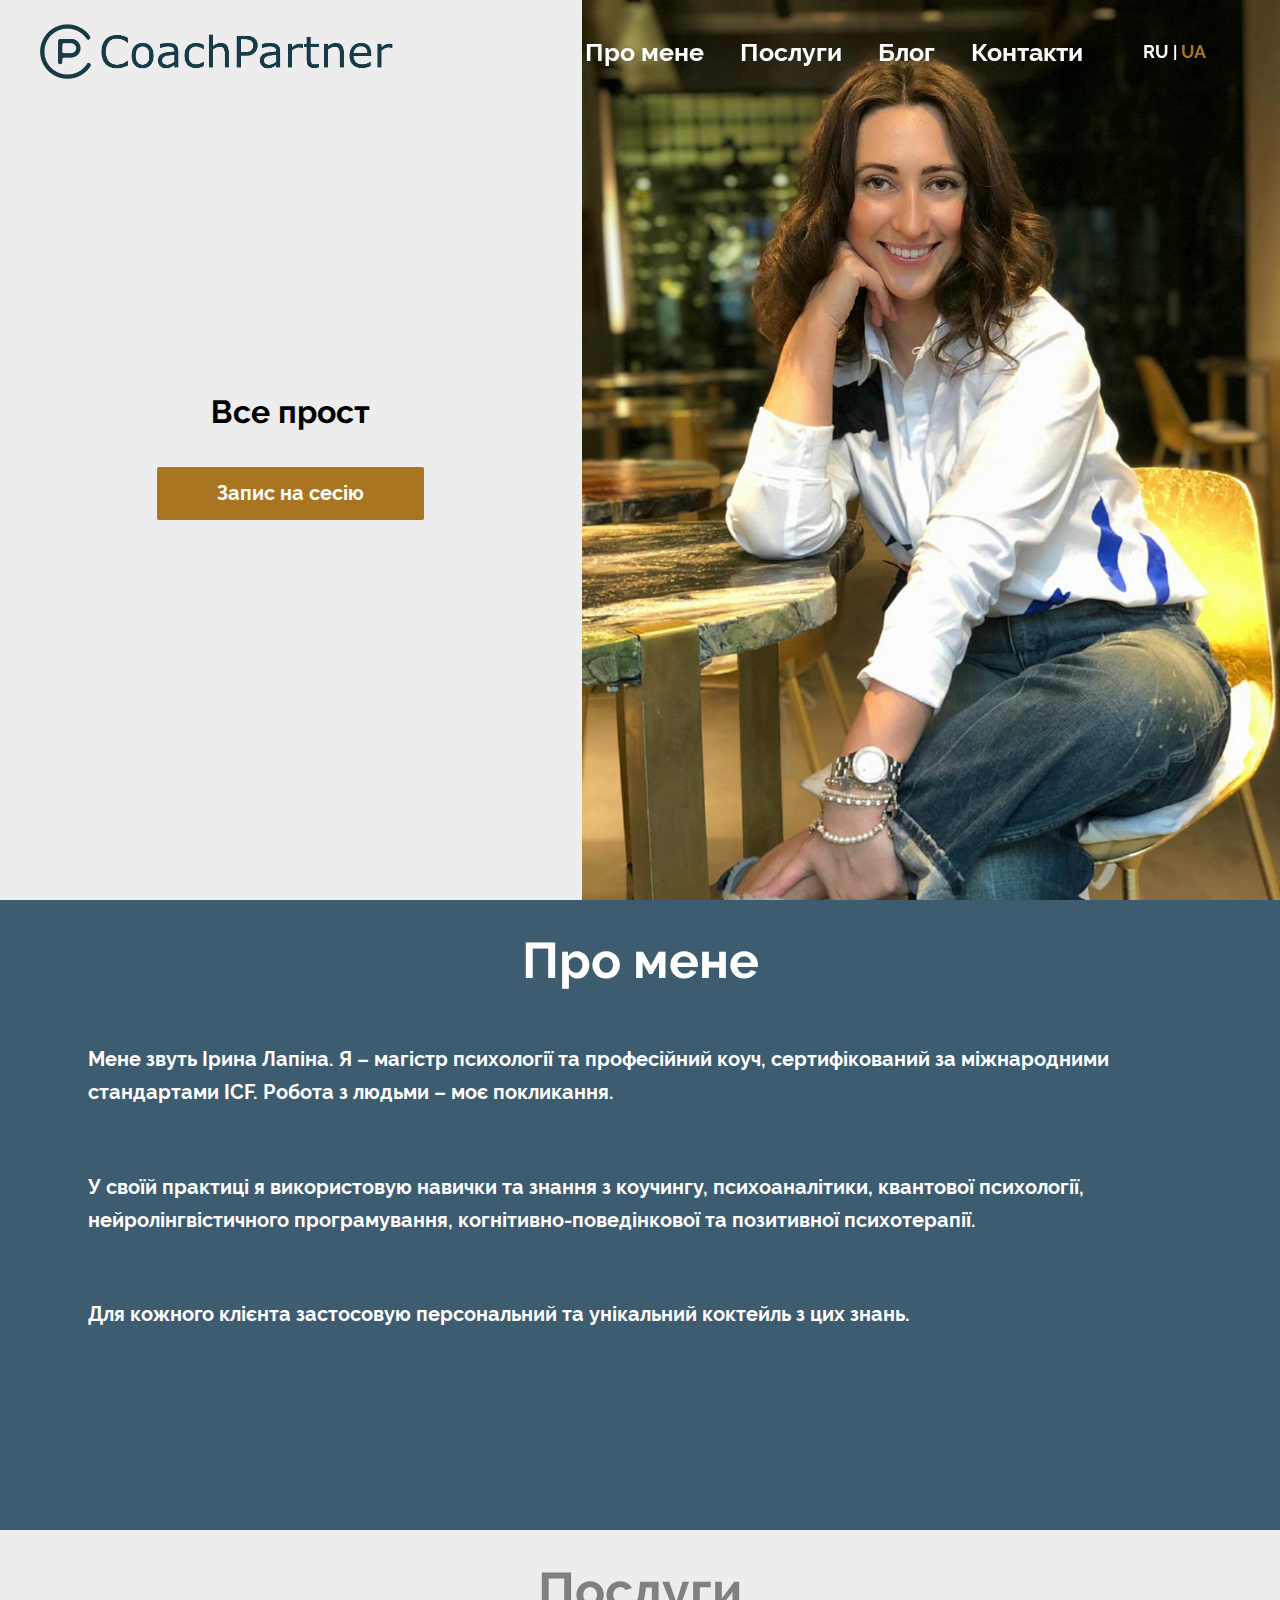
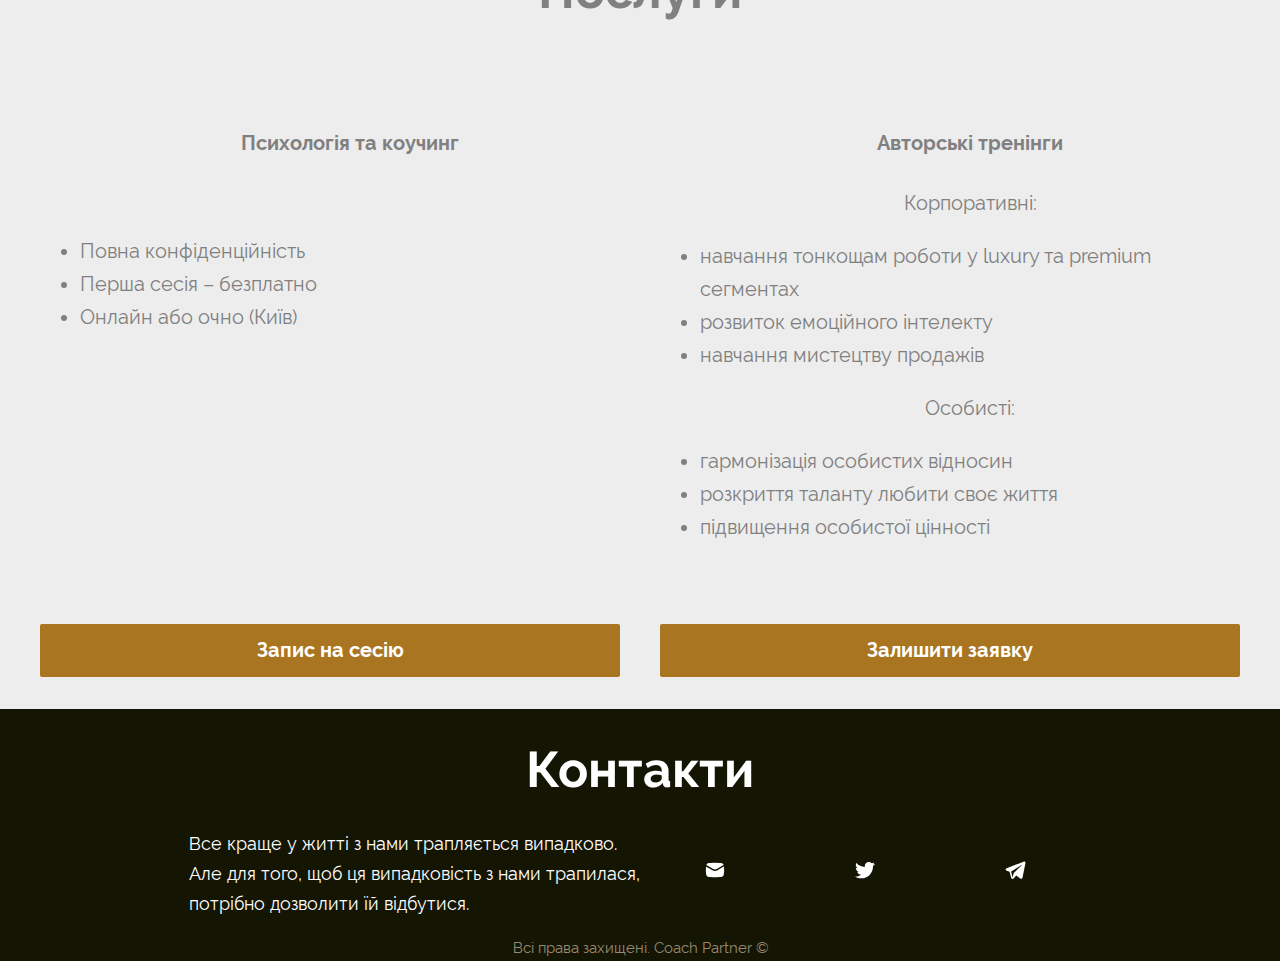
==== commit 530e1e58: "21.03" ====
--- a/ua/index.html
+++ b/ua/index.html
@@ -35,6 +35,26 @@
 <link rel="stylesheet" href="css/main.min.css">
 <link rel="stylesheet" href="css/burger/burger.css">
 
+<!--Форма записи-->
+<div class="overlay appear" id="overlay"><!--overlay appear - how to do this?-->
+    <div class="overlay-content">
+        <form action="" class="form grid">
+            <div class="title-close subitems">
+                <div><h3 class="form-title">Запис на безкоштовну сесію</h3></div>
+                <div><img class='close-button' src="img/close-button.svg" alt=""></div>
+            </div>
+            <div class="form-container grid">
+                <label for="form-name" class="form-description">Ваше ім'я: </label>
+                <input id="form-name" type="text" placeholder="Петренко Петро">
+                <label for="form-interest" class="form-description">Номер телефону: </label>
+                <input id="form-interest" type="text" placeholder="+38-050-555-55-55">
+                <div class="orange-button">Залишити заявку</div>
+            </div>
+        </form>
+    </div>
+</div>
+
+
 <!--nav-->
 <nav class="navbar" id="navbar">
     <div class="navigation grid">
@@ -46,18 +66,10 @@
             <a href="#contacts">Контакти</a>
         </div>
         <div class="lang-menu">
-            <a href="index.html" class>RU</a>
-            <a href="ua/index.html" class>UA</a>
+            <a href="../index.html" class="">RU</a>
+            <span>|</span>
+            <a href="#top" class="active">UA</a>
         </div>
-        <!-- language switcher -->
-        <!--        <div class="lang-menu">-->
-        <!--            &lt;!&ndash;            <label class="lang_label" for="languages">Мова:</label>&ndash;&gt;-->
-        <!--            <select id="languages" name="languages" onChange="window.location.href=this.value">-->
-        <!--                <option value="ru" selected>ru</option>-->
-        <!--                <option value="ua/index.html">ua</option>-->
-        <!--                </select>-->
-        <!--        </div>-->
-        <!-- hamburger menu-->
         <div class="hamburger-menu">
             <input id="menu__toggle" type="checkbox"/>
             <label class="menu__btn" for="menu__toggle">
@@ -65,7 +77,7 @@
             </label>
             <ul class="menu__box">
                 <li><a class="menu__item" href="#about">Про мене</a></li>
-                <li><a class="menu__item" href="#team">Послуги</a></li> <!--переименовать-->
+                <li><a class="menu__item" href="#services">Послуги</a></li>
                 <li><a class="menu__item" href="https://" target="_blank">Блог</a></li>
                 <li><a class="menu__item" href="#contacts">Контакти</a></li>
             </ul>
@@ -103,7 +115,7 @@
 </section>
 
 <!--section footer-->
-<section class="services grid">
+<section class="services grid" id="services">
     <h2 class="services-title">Послуги</h2>
     <div class="container grid">
         <ul class="psycho-couching">
--- a/ua/css/main.min.css
+++ b/ua/css/main.min.css
@@ -1 +1 @@
-/*! normalize.css v7.0.0 | MIT License | github.com/necolas/normalize.css */html{line-height:1.15;-ms-text-size-adjust:100%;-webkit-text-size-adjust:100%}body{margin:0}article,aside,footer,header,nav,section{display:block}h1{font-size:2em;margin:.67em 0}figcaption,figure,main{display:block}figure{margin:1em 40px}hr{box-sizing:content-box;height:0;overflow:visible}pre{font-family:monospace,monospace;font-size:1em}a{background-color:transparent;-webkit-text-decoration-skip:objects}abbr[title]{border-bottom:none;text-decoration:underline;text-decoration:underline dotted}b,strong{font-weight:inherit}b,strong{font-weight:bolder}code,kbd,samp{font-family:monospace,monospace;font-size:1em}dfn{font-style:italic}mark{background-color:#ff0;color:#000}small{font-size:80%}sub,sup{font-size:75%;line-height:0;position:relative;vertical-align:baseline}sub{bottom:-.25em}sup{top:-.5em}audio,video{display:inline-block}audio:not([controls]){display:none;height:0}img{border-style:none}svg:not(:root){overflow:hidden}button,input,optgroup,select,textarea{font-family:sans-serif;font-size:100%;line-height:1.15;margin:0}button,input{overflow:visible}button,select{text-transform:none}[type=reset],[type=submit],button,html [type=button]{-webkit-appearance:button}[type=button]::-moz-focus-inner,[type=reset]::-moz-focus-inner,[type=submit]::-moz-focus-inner,button::-moz-focus-inner{border-style:none;padding:0}[type=button]:-moz-focusring,[type=reset]:-moz-focusring,[type=submit]:-moz-focusring,button:-moz-focusring{outline:1px dotted ButtonText}fieldset{padding:.35em .75em .625em}legend{box-sizing:border-box;color:inherit;display:table;max-width:100%;padding:0;white-space:normal}progress{display:inline-block;vertical-align:baseline}textarea{overflow:auto}[type=checkbox],[type=radio]{box-sizing:border-box;padding:0}[type=number]::-webkit-inner-spin-button,[type=number]::-webkit-outer-spin-button{height:auto}[type=search]{-webkit-appearance:textfield;outline-offset:-2px}[type=search]::-webkit-search-cancel-button,[type=search]::-webkit-search-decoration{-webkit-appearance:none}::-webkit-file-upload-button{-webkit-appearance:button;font:inherit}details,menu{display:block}summary{display:list-item}canvas{display:inline-block}template{display:none}[hidden]{display:none}@font-face{font-family:raleway;src:url(../fonts/RalewayRegular.woff) format("woff");font-display:swap}@font-face{font-family:raleway;src:url(../fonts/RalewayBold.woff) format("woff");font-weight:700;font-display:swap}*{-webkit-box-sizing:border-box;box-sizing:border-box}:after,:before{-webkit-box-sizing:border-box;box-sizing:border-box}body,html{height:100%}body{font-size:16px;min-width:320px;position:relative;line-height:1.65;font-family:raleway,sans-serif;opacity:1}.img-responsive{display:block;max-width:100%;height:auto}.text-center{text-align:center}.grid{display:grid}.orange-button{display:inline-block;border:none;color:#fff;text-decoration:none;background-color:#f7a26c;padding:10px 60px;font-size:20px;font-weight:800;border-radius:2px;text-align:center;position:relative;outline:0;-webkit-transition:background-color .1s ease;-o-transition:background-color .1s ease;transition:background-color .1s ease;cursor:pointer}.orange-button:hover{background-color:#4b5a65}footer,header,section{width:100%;text-align:center;color:grey}.container{vertical-align:middle;max-width:1200px;margin:0 auto;padding-bottom:2rem}h1,h2{margin:0}section{background-color:#ededed}.scrollTop{z-index:20;position:fixed;color:#fff;background:#555;border-radius:50%;opacity:.7;bottom:1em;right:1em;padding:13px 0;width:50px;height:50px;text-align:center;margin-bottom:13px;font-family:monospace;font-size:13px;text-decoration:none;cursor:pointer;-webkit-touch-callout:none;-webkit-user-select:none;-moz-user-select:none;-ms-user-select:none;user-select:none;-webkit-transition:.5s;-o-transition:.5s;transition:.5s}.scrollTop:hover{background:#333;opacity:.95;-webkit-transition:.5s;-o-transition:.5s;transition:.5s;-webkit-box-shadow:0 0 5px rgba(0,0,0,.5);box-shadow:0 0 5px rgba(0,0,0,.5)}.navbar{position:fixed;top:0;z-index:10000;width:100%;line-height:2;background:rgba(0,0,0,0);-webkit-transition:all 1s ease-out;-o-transition:all 1s ease-out;transition:all 1s ease-out}.navbar .navigation{grid-template-columns:2fr 8fr 2fr;margin:0 auto;max-width:1200px}.navbar .navigation .hamburger-menu{display:none}.navbar .navigation .logo{color:#fff;padding:1rem;margin-left:20px;-webkit-align-content:center;-ms-flex-line-pack:center;align-content:center;font-size:35px;font-family:sans-serif;-webkit-transition:font-size .5s ease;-o-transition:font-size .5s ease;transition:font-size .5s ease;border-radius:25px}.navbar .navigation .logo a{color:#fff;text-decoration:none}.navbar .navigation .logo .logo-a{padding:0 1rem .2rem;border:#fff 2px solid}.navbar .navigation .logo .logo-15{background-color:#fff;color:#000;padding:0 .6rem .2rem .4rem;border:#fff 2px solid}.navbar .navigation .menu{padding:1.5rem 0;text-align:right;-webkit-align-content:center;-ms-flex-line-pack:center;align-content:center;-webkit-transition:all .5s ease;-o-transition:all .5s ease;transition:all .5s ease}.navbar .navigation .menu a{margin:0 1rem;font-weight:700;color:#fff;text-decoration:none;font-size:25px;-webkit-transition:all .5s ease;-o-transition:all .5s ease;transition:all .5s ease}.navbar .navigation .menu a:hover{color:#f7a26c;-webkit-transition:all .5s ease;-o-transition:all .5s ease;transition:all .5s ease}.navbar .navigation .menu a:active{color:#f7a26c;-webkit-transition:all .5s ease;-o-transition:all .5s ease;transition:all .5s ease}.navbar .navigation .lang-menu{-webkit-box-align:center;-webkit-align-items:center;-ms-flex-align:center;align-items:center;text-align:right;margin:1.1rem;padding:1rem;-webkit-transition:all .5s ease;-o-transition:all .5s ease;transition:all .5s ease}.navbar .navigation .lang-menu .lang_label{color:#fff;font-weight:700}.navbar-onscroll{background:rgba(0,0,0,.9);position:fixed;top:0;z-index:10000;width:100%;line-height:2;-webkit-transition:all .5s ease-out;-o-transition:all .5s ease-out;transition:all .5s ease-out}.navbar-onscroll .navigation{grid-template-columns:2fr 8fr 2fr;margin:0 auto;max-width:1200px}.navbar-onscroll .navigation .hamburger-menu{display:none}.navbar-onscroll .navigation .logo{color:#fff;padding:.3rem;margin-left:20px;-webkit-align-content:center;-ms-flex-line-pack:center;align-content:center;font-size:30px;font-family:sans-serif;-webkit-transition:font-size .5s ease;-o-transition:font-size .5s ease;transition:font-size .5s ease}.navbar-onscroll .navigation .logo a{color:#fff;text-decoration:none}.navbar-onscroll .navigation .logo .logo-a{padding:0 1rem .2rem;border:#fff 2px solid}.navbar-onscroll .navigation .logo .logo-15{background-color:#fff;color:#000;padding:0 .6rem .2rem .4rem;border:#fff 2px solid}.navbar-onscroll .navigation .menu{padding:1rem 0;text-align:right;-webkit-align-content:center;-ms-flex-line-pack:center;align-content:center;-webkit-transition:all .5s ease;-o-transition:all .5s ease;transition:all .5s ease}.navbar-onscroll .navigation .menu a{margin:0 1rem;font-weight:700;color:#fff;text-decoration:none;font-size:20px;-webkit-transition:all .5s ease;-o-transition:all .5s ease;transition:all .5s ease}.navbar-onscroll .navigation .menu a:hover{color:#f7a26c;-webkit-transition:all .5s ease;-o-transition:all .5s ease;transition:all .5s ease}.navbar-onscroll .navigation .menu a:active{color:#f7a26c;-webkit-transition:all .5s ease;-o-transition:all .5s ease;transition:all .5s ease}.navbar-onscroll .navigation .lang-menu{-webkit-box-align:center;-webkit-align-items:center;-ms-flex-align:center;align-items:center;text-align:right;margin:1.1rem;-webkit-transition:all .5s ease;-o-transition:all .5s ease;transition:all .5s ease}.navbar-onscroll .navigation .lang-menu .lang_label{color:#fff;font-weight:700}.main-header{position:relative;top:0;background-image:url(../img/druker.jpg);overflow:hidden;background-position:center top;background-size:cover;background-repeat:no-repeat;-o-background-size:cover;-moz-background-size:cover;height:100%;color:#fff;z-index:1;-webkit-box-pack:center;-webkit-justify-content:center;-ms-flex-pack:center;justify-content:center;-webkit-align-content:center;-ms-flex-line-pack:center;align-content:center}.main-header::before{z-index:-1;content:'';position:absolute;top:0;right:0;bottom:0;left:0;background-color:#000;opacity:.5}.main-header .header-content{position:relative;text-align:center;-webkit-transform:translate(0,-50%);-ms-transform:translate(0,-50%);transform:translate(0,-50%);margin-top:200px}.main-header .header-content .header-h1{margin:0 auto 0;font-size:4rem;text-align:center;line-height:1;font-weight:700}.main-header .header-content .blinking-cursor{font-weight:100;font-size:4rem;color:#fff;-webkit-animation:1s blink step-end infinite;animation:1s blink step-end infinite}.main-header .header-content .header-text{grid-column:1/2;grid-row:3/4;margin:1rem 0 6rem}.main-header .header-content .orange-button{margin-top:20px}.about{position:relative;background-image:url(../img/nout.jpg);overflow:hidden;background-position:center top;background-size:cover;background-repeat:no-repeat;-o-background-size:cover;-moz-background-size:cover;min-height:100vh;color:#fff;z-index:1;-webkit-box-pack:center;-webkit-justify-content:center;-ms-flex-pack:center;justify-content:center}.about::before{z-index:-1;content:'';position:absolute;top:0;right:0;bottom:0;left:0;background-color:rgba(70,80,90,.7)}.about .container h2{color:#f7a26c;margin-top:10vh;border-width:5px;font-size:50px}.about .container p{color:#fff;font-size:20px;font-weight:600;text-align:left;padding:1.3rem 3rem}.team{background-color:rgba(240,240,240,.5);height:auto}.team .container{grid-template-columns:1fr 2fr;grid-gap:3rem;padding:30px;color:#000}.team .container .team__title{font-size:3rem;grid-column:2/3;margin:0;text-align:left;padding-left:1rem;color:#f7a26c}.team .container .team__picture{border-radius:50%;background:#000;height:25rem}.team .container .team__picture img{width:25rem;border-radius:50%;-webkit-transition:opacity .5s ease;-o-transition:opacity .5s ease;transition:opacity .5s ease}.team .container .team__picture img:hover{opacity:.7;background-color:#000;cursor:pointer}.team .container .team__description{grid-auto-rows:-webkit-min-content;grid-auto-rows:min-content;text-align:left;margin:auto 0;padding:0 20px}.team .container .team__description h3{margin:0 0 10px;font-size:2rem}.team .container .team__description h5{font-size:1.5rem;margin:0 0 1rem;color:gray;line-height:1}.team .container .team__description .team__social{grid-template-columns:repeat(3,50px);grid-gap:5px}.team .container .team__description .team__social img{width:4rem;height:4rem;padding:10px 10px 10px 0}.team .container .team__description .team__social img:hover{cursor:pointer}.team .container .bio{grid-column:2/3;text-align:left;padding:0 0 0 20px;margin:0;border-left:solid #f7a26c 2px}.team .container .bio .more{color:gray;-webkit-transition:all .5s ease-in-out;-o-transition:all .5s ease-in-out;transition:all .5s ease-in-out;font-family:sans-serif;font-weight:700}.team .container .bio .more:hover{color:#f7a26c;cursor:pointer}.team .container .bio .three-dots{-webkit-transition:all .5s ease;-o-transition:all .5s ease;transition:all .5s ease}.team .container .bio .extension{display:none;-webkit-transition:display .5s ease;-o-transition:display .5s ease;transition:display .5s ease}.team .container .bio li{position:relative;list-style-type:none;margin-bottom:13px;font-size:14px;font-family:sans-serif;margin-left:-1.4px}.team .container .bio li::after{content:'';position:absolute;background:#f7a26c;height:15px;width:15px;border-radius:50%;left:-20px;-webkit-transform:translateX(-50%);-ms-transform:translateX(-50%);transform:translateX(-50%);top:3px}.partners{display:none}.contacts{font-family:sans-serif;background-color:#000;color:#fff;background-image:url(../img/sky.jpg);background-size:cover;overflow:hidden;opacity:.9}.contacts .container{padding:2rem 0 0;grid-template-columns:1fr 1fr 1fr;grid-gap:10px}.contacts .container .contacts__text{padding:1rem 2rem;text-align:left}.contacts .container .contacts__text h4{color:#f7a26c}.contacts .container .contacts__text p{font-size:14px}.contacts .container .contacts__icons{padding:1rem 0;grid-template-columns:repeat(3,3rem);grid-gap:2rem}.contacts .container .contacts__icons .mail{font-size:1.4rem}.contacts .container .contacts__icons a{text-decoration:none;color:#fff}.contacts .container .contacts__icons a:hover{color:#f7a26c}.contacts .container .contacts__icons a img{width:4.3rem}.contacts .container .contacts__icons .social-item{width:4rem}.contacts .container .contacts__icons .contacts__social-tw{height:4rem}.contacts .container .contacts__icons .contacts__social-tele .contacts__social-tele-icon{margin-left:-10px}.contacts .container .footer-rights{margin:2rem 0 2rem;grid-column:1/4}@-webkit-keyframes blink{from,to{color:transparent}50%{color:#fff}}@keyframes blink{from,to{color:transparent}50%{color:#fff}}@media only screen and (max-width:1200px){.main-header{line-height:1}.main-header .header-content .header-h1{font-size:3rem}.main-header .header-content .blinking-cursor{font-size:3rem}}@media only screen and (max-width:992px){.navbar .navigation .menu{padding:2rem 0}.navbar .navigation .menu a{font-size:1rem}.main-header .header-content .header-h1{font-size:2.5rem}.main-header .header-content .blinking-cursor{font-size:2.5rem}.team .container{grid-template-columns:.5fr 2fr;grid-gap:2rem;padding:4rem 5% 2rem}.team .container .team__picture{height:10rem;width:10rem}.team .container .team__picture img{width:10rem}.team .container .team__description h3{line-height:1.3}.team .container .team__description h5{font-size:1.2rem}.team .container .team__description .team__social{margin-left:-10px}.team .container .bio{grid-column:1/3;padding-left:50px}.team .container .bio li{margin-left:-31px}.contacts .container{display:block;padding:0 5%}.contacts .container .contacts__title{grid-column:1}}@media only screen and (max-width:768px){.navbar .navigation{grid-template-columns:1fr 6fr 1fr}.navbar .navigation .logo{font-size:20px;padding:1rem 0 0 0}.navbar .navigation .menu{padding:1.3rem 0}.navbar .navigation .menu a{font-size:12px;margin:0 .5rem}.navbar .navigation .lang-menu{padding:0;margin:1.3rem .5rem 0 0}.navbar-onscroll .navigation{grid-template-columns:1fr 6fr 1fr}.navbar-onscroll .navigation .logo{font-size:20px;padding:.7rem 0 0 0}.navbar-onscroll .navigation .menu{padding:1rem 0}.navbar-onscroll .navigation .menu a{font-size:12px;margin:0 .5rem}.navbar-onscroll .navigation .lang-menu{margin:1rem .5rem 0 0}.main-header .header-content{margin-top:100px}.main-header .header-content .header-h1{font-size:1.6rem}.about .container p{font-size:20px}.team .container{grid-template-columns:1fr}.team .container .team__title{grid-column:1/2;text-align:center}.team .container .team__description .team__social{-webkit-box-pack:center;-webkit-justify-content:center;-ms-flex-pack:center;justify-content:center}.team .container .team__description h3,.team .container .team__description h5{text-align:center}.team .container .team__picture{margin:0 auto;width:18rem;height:18rem}.team .container .team__picture img{width:18rem}.team .container .bio{grid-column:1/1}}@media only screen and (max-width:480px){.scrollTop{bottom:5em}.navbar{top:auto;bottom:0;padding-bottom:1rem}.navbar .navigation .menu{display:none}.navbar .navigation .lang-menu{grid-column:2/3;text-align:center}.navbar .navigation .hamburger-menu{display:block}.navbar-onscroll{top:auto;bottom:0;padding-bottom:1rem}.navbar-onscroll .navigation .logo{padding-top:1rem}.navbar-onscroll .navigation .menu{display:none}.navbar-onscroll .navigation .lang-menu{grid-column:2/3;text-align:center;padding:.3rem 0 0 0}.navbar-onscroll .navigation .hamburger-menu{display:block}.main-header .header-content .header-h1{font-size:1.2rem}.about .container p{font-size:14px}.contacts{padding-bottom:50px}}@media only screen and (max-width:320px){.main-header .header-content .header-h1{font-size:1.1rem}}+/*! normalize.css v7.0.0 | MIT License | github.com/necolas/normalize.css */html{line-height:1.15;-ms-text-size-adjust:100%;-webkit-text-size-adjust:100%}body{margin:0}article,aside,footer,header,nav,section{display:block}h1{font-size:2em;margin:.67em 0}figcaption,figure,main{display:block}figure{margin:1em 40px}hr{box-sizing:content-box;height:0;overflow:visible}pre{font-family:monospace,monospace;font-size:1em}a{background-color:transparent;-webkit-text-decoration-skip:objects}abbr[title]{border-bottom:none;text-decoration:underline;text-decoration:underline dotted}b,strong{font-weight:inherit}b,strong{font-weight:bolder}code,kbd,samp{font-family:monospace,monospace;font-size:1em}dfn{font-style:italic}mark{background-color:#ff0;color:#000}small{font-size:80%}sub,sup{font-size:75%;line-height:0;position:relative;vertical-align:baseline}sub{bottom:-.25em}sup{top:-.5em}audio,video{display:inline-block}audio:not([controls]){display:none;height:0}img{border-style:none}svg:not(:root){overflow:hidden}button,input,optgroup,select,textarea{font-family:sans-serif;font-size:100%;line-height:1.15;margin:0}button,input{overflow:visible}button,select{text-transform:none}[type=reset],[type=submit],button,html [type=button]{-webkit-appearance:button}[type=button]::-moz-focus-inner,[type=reset]::-moz-focus-inner,[type=submit]::-moz-focus-inner,button::-moz-focus-inner{border-style:none;padding:0}[type=button]:-moz-focusring,[type=reset]:-moz-focusring,[type=submit]:-moz-focusring,button:-moz-focusring{outline:1px dotted ButtonText}fieldset{padding:.35em .75em .625em}legend{box-sizing:border-box;color:inherit;display:table;max-width:100%;padding:0;white-space:normal}progress{display:inline-block;vertical-align:baseline}textarea{overflow:auto}[type=checkbox],[type=radio]{box-sizing:border-box;padding:0}[type=number]::-webkit-inner-spin-button,[type=number]::-webkit-outer-spin-button{height:auto}[type=search]{-webkit-appearance:textfield;outline-offset:-2px}[type=search]::-webkit-search-cancel-button,[type=search]::-webkit-search-decoration{-webkit-appearance:none}::-webkit-file-upload-button{-webkit-appearance:button;font:inherit}details,menu{display:block}summary{display:list-item}canvas{display:inline-block}template{display:none}[hidden]{display:none}@font-face{font-family:raleway;src:url(../fonts/RalewayRegular.woff) format("woff");font-display:swap}@font-face{font-family:raleway;src:url(../fonts/RalewayBold.woff) format("woff");font-weight:700;font-display:swap}*{-webkit-box-sizing:border-box;box-sizing:border-box}:after,:before{-webkit-box-sizing:border-box;box-sizing:border-box}body,html{height:100%}body{font-size:16px;min-width:320px;position:relative;line-height:1.65;font-family:raleway,sans-serif;opacity:1}.img-responsive{display:block;max-width:100%;height:auto}.text-center{text-align:center}.grid{display:grid}.orange-button{display:inline-block;border:none;color:#fff;text-decoration:none;background-color:#aa7521;padding:10px 60px;font-size:20px;font-weight:800;border-radius:2px;text-align:center;position:relative;outline:0;-webkit-transition:background-color .1s ease;-o-transition:background-color .1s ease;transition:background-color .1s ease;cursor:pointer}.orange-button:hover{background-color:#4b5a65}footer,header,section{width:100%;text-align:center;color:grey}.container{vertical-align:middle;max-width:1200px;margin:0 auto}h1,h2{margin:0}section{background-color:#ededed}.scrollTop{z-index:20;position:fixed;color:#fff;background:#555;border-radius:50%;opacity:.7;bottom:1em;right:1em;padding:13px 0;width:50px;height:50px;text-align:center;margin-bottom:13px;font-family:monospace;font-size:13px;text-decoration:none;cursor:pointer;-webkit-touch-callout:none;-webkit-user-select:none;-moz-user-select:none;-ms-user-select:none;user-select:none;-webkit-transition:.5s;-o-transition:.5s;transition:.5s}.scrollTop:hover{background:#333;opacity:.95;-webkit-transition:.5s;-o-transition:.5s;transition:.5s;-webkit-box-shadow:0 0 5px rgba(0,0,0,.5);box-shadow:0 0 5px rgba(0,0,0,.5)}.active{color:#aa7521}.overlay{display:none;position:absolute;left:0;top:0;width:100%;height:100%;background:rgba(0,0,0,.8);overflow-y:scroll}.overlay .appear{display:block}.overlay .overlay-content{width:100%;height:100%;-webkit-box-pack:center;-webkit-justify-content:center;-ms-flex-pack:center;justify-content:center;-webkit-box-align:center;-webkit-align-items:center;-ms-flex-align:center;align-items:center}.overlay .form{display:grid;grid-auto-rows:-webkit-max-content;grid-auto-rows:max-content;z-index:30000;position:fixed;width:450px;height:300px;top:50%;left:50%;-webkit-transform:translate(-50%,-50%);-ms-transform:translate(-50%,-50%);transform:translate(-50%,-50%);background-color:#e7e7dc;padding:1rem;opacity:1;font-weight:700;text-align:center}.overlay .form .title-close{display:grid;grid-template-columns:3fr .5fr}.overlay .form .title-close .form-title{text-align:right;-webkit-align-content:center;-ms-flex-line-pack:center;align-content:center}.overlay .form .title-close .close-button{margin-top:.5rem;width:.9rem;float:right;cursor:pointer;opacity:1}.overlay .form .form-container{grid-template-columns:1fr 1fr;grid-gap:2em}.overlay .form .form-container .form-title{grid-column:1/3;height:1px;text-align:center;font-size:25px;line-height:0;grid-auto-rows:-webkit-max-content;grid-auto-rows:max-content}.overlay .form .orange-button{grid-column:1/3;align-self:center;width:210px;height:60px;padding:1rem;margin-left:25%}.navbar{position:fixed;top:0;z-index:10000;width:100%;line-height:2;background:rgba(0,0,0,0);-webkit-transition:all 1s ease-out;-o-transition:all 1s ease-out;transition:all 1s ease-out}.navbar .navigation{grid-template-columns:3fr 6fr 1.2fr;margin:0 auto;max-width:1200px}.navbar .navigation .hamburger-menu{display:none}.navbar .navigation .logo{background-image:url(../img/logotip.png);background-position:center;background-size:contain;background-repeat:no-repeat}.navbar .navigation .menu{padding:1.5rem 0;text-align:right;-webkit-align-content:center;-ms-flex-line-pack:center;align-content:center;-webkit-transition:all .5s ease;-o-transition:all .5s ease;transition:all .5s ease}.navbar .navigation .menu a{margin:0 1rem;font-weight:700;color:#fff;text-decoration:none;font-size:25px;-webkit-transition:all .5s ease;-o-transition:all .5s ease;transition:all .5s ease}.navbar .navigation .menu a:hover{color:#aa7521;-webkit-transition:all .5s ease;-o-transition:all .5s ease;transition:all .5s ease}.navbar .navigation .menu a:active{color:#aa7521;-webkit-transition:all .5s ease;-o-transition:all .5s ease;transition:all .5s ease}.navbar .navigation .lang-menu{-webkit-box-align:center;-webkit-align-items:center;-ms-flex-align:center;align-items:center;text-align:right;font-weight:700;color:#fff;margin:1.1rem;padding:1rem;-webkit-transition:all .5s ease;-o-transition:all .5s ease;transition:all .5s ease}.navbar .navigation .lang-menu .active{color:#aa7521}.navbar .navigation .lang-menu a{text-decoration:none;color:#fff;font-size:18px;font-weight:700;-webkit-transition:all .5s ease;-o-transition:all .5s ease;transition:all .5s ease}.navbar .navigation .lang-menu a:hover{color:#aa7521;-webkit-transition:all .5s ease;-o-transition:all .5s ease;transition:all .5s ease}.navbar .navigation .lang-menu a:active{color:#aa7521;-webkit-transition:all .5s ease;-o-transition:all .5s ease;transition:all .5s ease}.navbar-onscroll{background:#e7e7dc;position:fixed;top:0;z-index:10000;width:100%;line-height:2;-webkit-transition:all .5s ease-out;-o-transition:all .5s ease-out;transition:all .5s ease-out}.navbar-onscroll .navigation{grid-template-columns:3fr 6fr 1.2fr;margin:0 auto;max-width:1200px}.navbar-onscroll .navigation .hamburger-menu{display:none}.navbar-onscroll .navigation .logo{background-image:url(../img/logotip.png);background-position:center;background-size:contain;background-repeat:no-repeat}.navbar-onscroll .navigation .menu{padding:1rem 0;text-align:right;-webkit-align-content:center;-ms-flex-line-pack:center;align-content:center;-webkit-transition:all .5s ease;-o-transition:all .5s ease;transition:all .5s ease}.navbar-onscroll .navigation .menu a{margin:0 1rem;font-weight:700;color:#153b47;text-decoration:none;font-size:20px;-webkit-transition:all .5s ease;-o-transition:all .5s ease;transition:all .5s ease}.navbar-onscroll .navigation .menu a:hover{color:#aa7521;-webkit-transition:all .5s ease;-o-transition:all .5s ease;transition:all .5s ease}.navbar-onscroll .navigation .menu a:active{color:#aa7521;-webkit-transition:all .5s ease;-o-transition:all .5s ease;transition:all .5s ease}.navbar-onscroll .navigation .lang-menu{-webkit-box-align:center;-webkit-align-items:center;-ms-flex-align:center;align-items:center;text-align:right;margin:1.2rem;-webkit-transition:all .5s ease;-o-transition:all .5s ease;transition:all .5s ease}.navbar-onscroll .navigation .lang-menu .active{color:#aa7521}.navbar-onscroll .navigation .lang-menu a{font-weight:700;color:#153b47;text-decoration:none;font-size:18px;-webkit-transition:all .5s ease;-o-transition:all .5s ease;transition:all .5s ease}.navbar-onscroll .navigation .lang-menu a:hover{color:#aa7521;-webkit-transition:all .5s ease;-o-transition:all .5s ease;transition:all .5s ease}.navbar-onscroll .navigation .lang-menu a:active{color:#aa7521;-webkit-transition:all .5s ease;-o-transition:all .5s ease;transition:all .5s ease}.main-header{background:#ededed;min-height:100vh}.main-header .container{grid-template-columns:1fr 1.2fr;grid-auto-rows:100vh;max-width:none}.main-header .container .tagline{-webkit-align-self:center;-ms-flex-item-align:center;align-self:center}.main-header .container .tagline .header-h1{color:#000;margin:0 auto 0;font-size:2rem;text-align:center;line-height:1;font-weight:700}.main-header .container .tagline .orange-button{margin-top:20px}.main-header .container .header-content{background-image:url(../img/Lapina.jpg);background-size:cover;background-position:top;background-repeat:no-repeat}.about{background:#3d5c6f;min-height:70vh}.about .container h2{color:#fff;padding-top:20px;border-width:5px;font-size:50px}.about .container p{color:#fff;font-size:20px;font-weight:600;text-align:left;padding:1.3rem 3rem}.services{background-color:#ededed}.services .services-title{font-size:50px;padding-top:20px;padding-bottom:3rem}.services .container{grid-template-columns:1fr 1fr;grid-template-rows:auto;grid-gap:2em;font-size:20px;padding-bottom:2rem}.services .container .psycho-couching{text-align:center}.services .container .psycho-couching h4{padding-bottom:3rem}.services .container .psycho-couching li{text-align:left}.services .container .autor-training{text-align:center;list-style-type:disc}.services .container .autor-training li{text-align:left}.contacts{color:#fff;background-color:#151504}.contacts h2{color:#fff;padding-top:20px;border-width:5px;font-size:50px}.contacts .container{grid-template-columns:1fr 1fr}.contacts .container .contacts__text{font-size:18px;font-weight:500;text-align:left}.contacts .container .contacts__icons{grid-template-columns:1fr 1fr 1fr;align-self:center}.contacts .footer-copy{color:#958b72;font-size:15px}@-webkit-keyframes blink{from,to{color:transparent}50%{color:#fff}}@keyframes blink{from,to{color:transparent}50%{color:#fff}}@media only screen and (max-width:1200px){.main-header{line-height:1}.main-header .header-content .header-h1{font-size:3rem}.main-header .header-content .blinking-cursor{font-size:3rem}}@media only screen and (max-width:992px){.navbar .navigation .menu{padding:2rem 0}.navbar .navigation .menu a{font-size:1rem}.main-header .header-content .header-h1{font-size:2.5rem}.main-header .header-content .blinking-cursor{font-size:2.5rem}.team .container{grid-template-columns:.5fr 2fr;grid-gap:2rem;padding:4rem 5% 2rem}.team .container .team__picture{height:10rem;width:10rem}.team .container .team__picture img{width:10rem}.team .container .team__description h3{line-height:1.3}.team .container .team__description h5{font-size:1.2rem}.team .container .team__description .team__social{margin-left:-10px}.team .container .bio{grid-column:1/3;padding-left:50px}.team .container .bio li{margin-left:-31px}.contacts .container{display:block;padding:0 5%}.contacts .container .contacts__title{grid-column:1}}@media only screen and (max-width:768px){.navbar .navigation{grid-template-columns:1fr 6fr 1fr}.navbar .navigation .logo{font-size:20px;padding:1rem 0 0 0}.navbar .navigation .menu{padding:1.3rem 0}.navbar .navigation .menu a{font-size:12px;margin:0 .5rem}.navbar .navigation .lang-menu{padding:0;margin:1.3rem .5rem 0 0}.navbar-onscroll .navigation{grid-template-columns:1fr 6fr 1fr}.navbar-onscroll .navigation .logo{font-size:20px;padding:.7rem 0 0 0}.navbar-onscroll .navigation .menu{padding:1rem 0}.navbar-onscroll .navigation .menu a{font-size:12px;margin:0 .5rem}.navbar-onscroll .navigation .lang-menu{margin:1rem .5rem 0 0}.main-header .header-content{margin-top:100px}.main-header .header-content .header-h1{font-size:1.6rem}.about .container p{font-size:20px}.team .container{grid-template-columns:1fr}.team .container .team__title{grid-column:1/2;text-align:center}.team .container .team__description .team__social{-webkit-box-pack:center;-webkit-justify-content:center;-ms-flex-pack:center;justify-content:center}.team .container .team__description h3,.team .container .team__description h5{text-align:center}.team .container .team__picture{margin:0 auto;width:18rem;height:18rem}.team .container .team__picture img{width:18rem}.team .container .bio{grid-column:1/1}}@media only screen and (max-width:480px){.scrollTop{bottom:5em}.navbar{top:auto;bottom:0;padding-bottom:1rem}.navbar .navigation .menu{display:none}.navbar .navigation .lang-menu{grid-column:2/3;text-align:center}.navbar .navigation .hamburger-menu{display:block}.navbar-onscroll{top:auto;bottom:0;padding-bottom:1rem}.navbar-onscroll .navigation .logo{padding-top:1rem}.navbar-onscroll .navigation .menu{display:none}.navbar-onscroll .navigation .lang-menu{grid-column:2/3;text-align:center;padding:.3rem 0 0 0}.navbar-onscroll .navigation .hamburger-menu{display:block}.main-header .header-content .header-h1{font-size:1.2rem}.about .container p{font-size:14px}.contacts{padding-bottom:50px}}@media only screen and (max-width:320px){.main-header .header-content .header-h1{font-size:1.1rem}}